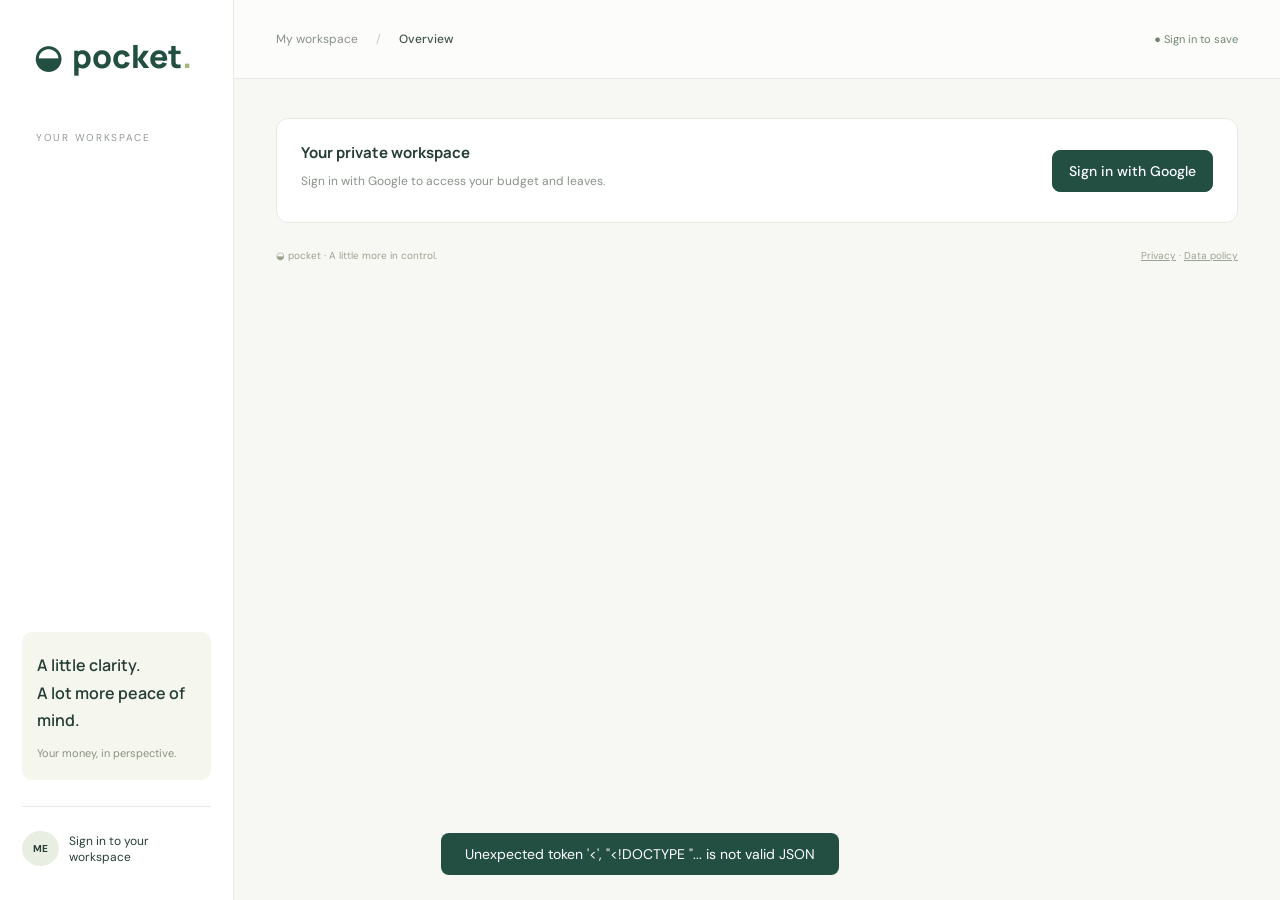
==== app.html @ 16de0a75 "Add privacy-first homepage and policy pages" ====
<!doctype html><html lang="en"><head><meta charset="utf-8"><meta name="viewport" content="width=device-width,initial-scale=1"><title>Pocket · Monthly budget</title><link rel="stylesheet" href="style.css"></head><body><aside><a class="brand" href="index.html" aria-label="Pocket home">◒ <span>pocket<span class="dot">.</span></span></a><div class="workspace">YOUR WORKSPACE</div><nav id="nav"></nav><div class="aside-bottom"><div class="tip">A little clarity.<br>A lot more peace of mind.<span>Your money, in perspective.</span></div><div class="profile"><b>ME</b><span>My personal space<small>Monthly budget tracker</small></span></div></div></aside><main><header><span>My workspace <span class="slash">/</span> <b id="crumb">Overview</b></span><div class="saved">● Saved on this device</div></header><section><div class="heading"><div><div class="eyebrow">MAKE ROOM FOR WHAT MATTERS</div><h1 id="title">Your month, at a glance.</h1><p id="subtitle">A clear picture of what came in, what went out, and what's left.</p></div><button class="primary" id="add">＋ Add expense</button></div><div class="toolbar"><div class="month-picker"><button id="prev" aria-label="Previous month">‹</button><input type="month" id="month" aria-label="Selected month"><button id="next" aria-label="Next month">›</button></div><div class="actions"><select id="currency" aria-label="Currency"><option value="INR">INR · ₹</option><option value="USD">USD · $</option><option value="GBP">GBP · £</option><option value="EUR">EUR · €</option></select><button id="export">↗ Export CSV</button><button id="balance">⚙ Set monthly balance</button></div></div><div class="stats"><article class="stat dark"><div>Available balance <span>↗</span></div><h2 id="available"></h2><small id="balance-note"></small><div class="meter"><i id="meter"></i></div></article><article class="stat"><div>Starting balance <span>▣</span></div><h2 id="starting"></h2><small id="starting-detail">Your funds for this month</small></article><article class="stat"><div>Total expenses <span>↗</span></div><h2 id="spent"></h2><small id="expense-count"></small></article><article class="stat"><div>Awaiting reimbursement <span>↶</span></div><h2 id="pending"></h2><small>Added back only when received</small></article></div><div class="middle"><article class="panel breakdown"><div class="panel-heading"><h3>Where your money goes</h3><span>This month</span></div><div class="breakdown-body"><div class="donut" id="donut"><div><small>Total spent</small><strong id="donut-total"></strong></div></div><div id="legend"></div></div></article><article class="panel insight"><div class="eyebrow">✦ MONTHLY PERSPECTIVE</div><h3>A little planning.<br>A better month.</h3><p id="insight"></p><div class="insight-foot"><span>Daily spending allowance</span><strong id="daily"></strong></div></article></div><article class="panel transactions"><div class="panel-heading"><div><h3 id="table-title">Recent expenses</h3><span>Every little expense, accounted for.</span></div><input id="search" placeholder="⌕  Search expenses…" aria-label="Search expenses"></div><div class="table-wrap"><table><thead><tr><th>EXPENSE</th><th>CATEGORY</th><th>DATE</th><th>STATUS</th><th class="right">AMOUNT</th><th></th></tr></thead><tbody id="rows"></tbody></table></div><div id="empty"><div>↗</div><h3>A fresh start for your month.</h3><p>Set your starting balance, then add your first expense.</p><button id="first" class="primary">＋ Add your first expense</button></div><div class="table-footer"><span id="row-count"></span><span>Small steps. Smarter spending.</span></div></article><footer><span>◒ pocket · A little more in control.</span><span><a href="privacy-policy.html">Privacy</a> · <a href="data-policy.html">Data policy</a></span></footer></section></main><dialog id="modal"><form id="form"><div class="modal-heading"><h2 id="modal-title">Add an expense</h2><button type="button" id="close" aria-label="Close">×</button></div><input type="hidden" id="edit-id"><label>Expense name<input id="name" required maxlength="100" placeholder="e.g. Lunch with the team"></label><div class="form-grid"><label>Amount<input id="amount" type="number" min="0.01" step="0.01" required placeholder="0.00"></label><label>Date<input type="date" id="date" required></label></div><label>Category<select id="category"></select></label><label>Details / subcategory<input id="details" placeholder="e.g. Food, clothes, train ticket" maxlength="200"></label><label class="check"><input type="checkbox" id="refundable"> This expense will be reimbursed</label><label id="received-wrap" class="check"><input type="checkbox" id="received"> Reimbursement received</label><div class="modal-actions"><button type="button" id="cancel">Cancel</button><button class="primary" type="submit">Save expense</button></div></form></dialog><dialog id="balance-modal"><form id="balance-form"><div class="modal-heading"><h2>Monthly starting balance</h2><button type="button" id="close-balance">×</button></div><p>Enter this month’s new funds only. Positive unused money from earlier months is added automatically. Expenses are deducted and received reimbursements are added back.</p><label>Starting balance<input type="number" id="balance-value" min="0" step="0.01" required></label><div class="modal-actions"><button class="primary">Save balance</button></div></form></dialog><div id="toast" role="status"></div><script src="account-storage.js"></script><script src="carry-forward.js"></script><script src="currency-support.js"></script><script src="app.js"></script><script src="leaves.js"></script><script src="backup-validation.js"></script><script src="google-account-sync.js"></script><script src="month-tools.js"></script><script src="profile-panel.js"></script><script src="currency-settings.js"></script><script src="exchange-rates.js"></script><script src="mini-tools.js"></script><script src="travel-planner.js"></script><script src="mini-tool-cards.js"></script></body></html>
---- style.css ----
@import url('https://fonts.googleapis.com/css2?family=DM+Sans:wght@400;500;600;700&family=Manrope:wght@400;500;600;700;800&display=swap');
[hidden]{display:none!important}.leave-toolbar{display:flex;align-items:center;justify-content:space-between;gap:16px;margin-bottom:22px}.leave-toolbar h3{margin:0}.leave-toolbar p{font-size:12px}.leave-stats{grid-template-columns:repeat(2,minmax(0,1fr));margin-bottom:22px}.leave-empty{padding:12px 24px 28px;font-size:12px}.leave-notes{white-space:normal;overflow-wrap:anywhere;min-width:150px}@media(max-width:650px){.leave-toolbar{align-items:flex-start;flex-direction:column}}
.account-locked section > :not(.cloud-panel):not(footer),.account-locked nav{display:none!important}.cloud-actions a{font-size:11px;padding:11px 16px;border:1px solid #dde3dc;border-radius:8px;color:var(--green);text-decoration:none}.profile span{overflow-wrap:anywhere;min-width:0}#account-email{font-weight:700;color:var(--green)}
:root{--green:#234f42;--ink:#263e37;--muted:#89938e;--line:#e7eae5}*{box-sizing:border-box}body{margin:0;background:#f7f8f4;color:var(--ink);font:14px 'DM Sans',sans-serif}button,input,select{font:inherit}button{cursor:pointer;border:1px solid #dde3dc;border-radius:8px;background:white;color:var(--ink);padding:11px 16px}button:hover{background:#eef2e9}button:focus-visible,a:focus-visible{outline:3px solid #a5bc73}aside{position:fixed;inset:0 auto 0 0;width:234px;background:#fff;border-right:1px solid var(--line);padding:34px 22px;display:flex;flex-direction:column}.brand{font:800 32px Manrope,sans-serif;color:var(--green);text-decoration:none;display:flex;gap:10px;align-items:center;padding:0 12px}.dot{color:#a5b879}.workspace{font-size:10px;letter-spacing:1.7px;color:#929a94;margin:53px 14px 15px}nav button{display:flex;align-items:center;gap:12px;width:100%;border:0;text-align:left;font-size:13px;padding:14px 13px;margin:5px 0;color:#737e76;background:transparent}nav button.active{background:#edf2e7;color:#36533a;font-weight:700}nav button span{font-size:18px;width:22px}.aside-bottom{margin-top:auto}.tip{background:#f5f6ee;padding:20px 15px;font:600 16px/1.7 Manrope;border-radius:10px}.tip span{display:block;font:11px 'DM Sans';color:#8a9382;margin-top:12px}.profile{display:flex;align-items:center;gap:10px;border-top:1px solid var(--line);margin-top:26px;padding-top:24px;font-size:12px}.profile b{padding:11px;background:#e9eee3;border-radius:50%;font-size:10px}.profile small{display:block;font-size:10px;color:var(--muted);margin-top:5px}main{margin-left:234px}header{height:79px;padding:0 42px;display:flex;align-items:center;justify-content:space-between;border-bottom:1px solid var(--line);background:#fcfcfa;font-size:12px;color:#88918a}.slash{margin:0 15px;color:#c5cbc1}header b{font-weight:500;color:#405448}.saved{font-size:11px;color:#6f876d}section{max-width:1600px;margin:auto;padding:39px 42px 20px}.heading{display:flex;justify-content:space-between;align-items:center;gap:20px}.eyebrow{font-size:10px;letter-spacing:1.7px;color:#8b9878;font-weight:700}h1{font:600 31px Manrope;letter-spacing:-1px;margin:10px 0}p{color:#899189;line-height:1.7;margin:8px 0}.primary{background:var(--green);border-color:var(--green);color:#fff;font-weight:500}.primary:hover{background:#356652}.toolbar{display:flex;justify-content:space-between;margin:31px 0 22px;gap:10px}.month-picker{display:flex;background:white;border:1px solid var(--line);border-radius:8px;align-items:center}.month-picker button{border:0;padding:8px 12px;font-size:20px}.month-picker input{border:0;width:155px;padding:9px 6px;font-weight:600;color:var(--ink);background:transparent}.actions{display:flex;gap:9px}.actions button,.actions select{font-size:11px;background:#fcfdf9}.actions select{border:1px solid #dde3dc;border-radius:8px;padding:8px;color:var(--ink)}.stats{display:grid;grid-template-columns:1.15fr 1fr 1fr 1fr;gap:16px}.stat{border:1px solid var(--line);background:#fff;border-radius:12px;padding:22px 21px;min-height:170px}.stat>div:first-child{font-size:12px;display:flex;justify-content:space-between;color:#7b897c;gap:5px}.stat>div span{color:#889a7d}.stat h2{font:600 29px Manrope;letter-spacing:-1px;margin:18px 0 9px}.stat small{font-size:10px;color:#919a90}.stat.dark{background:#234d40;color:white;border-color:#234d40}.stat.dark>div:first-child,.stat.dark small{color:#bbc9b6}.meter{height:4px;background:#476a54;border-radius:4px;margin-top:16px;overflow:hidden}.meter i{display:block;height:100%;background:#d3e79d;max-width:100%}.middle{display:grid;grid-template-columns:1.65fr 1fr;gap:20px;margin:22px 0}.panel{background:white;border:1px solid var(--line);border-radius:12px}.panel-heading{display:flex;justify-content:space-between;align-items:center;padding:23px 24px;gap:16px}.panel h3{font:700 15px Manrope;margin:0}.panel-heading span{font-size:10px;color:#92998f;display:inline-block;margin-top:6px}.breakdown-body{display:flex;align-items:center;gap:38px;padding:0 28px 28px;min-height:190px}.donut{width:162px;height:162px;border-radius:50%;display:grid;place-items:center;flex-shrink:0}.donut>div{background:#fff;border-radius:50%;width:125px;height:125px;display:flex;flex-direction:column;align-items:center;justify-content:center;gap:8px}.donut small{font-size:10px;color:#8e988e}.donut strong{font:700 19px Manrope}#legend{flex:1}.legend-row{display:flex;align-items:center;gap:8px;margin:15px 0;font-size:11px}.legend-row i{width:8px;height:8px;border-radius:3px;flex-shrink:0}.legend-row b{margin-left:auto;font-weight:500}.insight{background:#edf1e4;padding:28px;border-color:#e5eadc}.insight h3{font-size:23px;line-height:1.5;margin:13px 0 8px;letter-spacing:-.6px}.insight p{font-size:11px;color:#7c8974;max-width:320px}.insight-foot{border-top:1px solid #d8e0cb;margin-top:21px;padding-top:16px;display:flex;align-items:center;justify-content:space-between;font-size:11px;color:#7e8c71}.insight-foot strong{font:700 20px Manrope;color:#3a573d}.transactions .panel-heading input{padding:10px 13px;border:1px solid var(--line);border-radius:7px;font-size:11px;width:205px;background:#fafbf8}.table-wrap{overflow:auto}table{width:100%;border-collapse:collapse;text-align:left;white-space:nowrap}th{background:#fafbf8;color:#95a08f;font-size:9px;font-weight:500;letter-spacing:1px;padding:14px 24px}td{padding:18px 24px;border-bottom:1px solid #f0f2ed;font-size:12px}td small{display:block;color:#99a092;font-size:10px;margin-top:5px}.right{text-align:right}.badge{border-radius:5px;padding:5px 8px;font-size:10px;background:#edf2e8;display:inline-block}.status{font-size:10px;color:#8a9483}.status.pending{color:#a48740}.row-actions button{padding:5px;border:0;font-size:11px}.table-footer{padding:17px 24px;display:flex;justify-content:space-between;color:#9aa393;font-size:10px}#empty{text-align:center;padding:36px 16px 41px}#empty>div{font-size:25px;background:#f0f4e8;width:50px;border-radius:50%;margin:0 auto 14px;padding:7px}#empty p{font-size:12px;margin:10px 0 18px}#empty button{font-size:12px}footer{display:flex;justify-content:space-between;font-size:10px;color:#9ba392;margin:26px 0 0}dialog{border:0;border-radius:16px;width:480px;max-width:calc(100% - 24px);padding:28px;color:var(--ink);box-shadow:0 20px 80px #162e3230}dialog::backdrop{background:#142e2866;backdrop-filter:blur(3px)}.modal-heading{display:flex;justify-content:space-between;align-items:center;margin-bottom:20px}.modal-heading h2{font:700 21px Manrope;margin:0}.modal-heading button{border:0;font-size:24px;padding:0 5px}label{display:block;font-size:12px;margin:16px 0}label input,label select{width:100%;padding:12px;border:1px solid #dce3d7;border-radius:7px;margin-top:7px;color:var(--ink);background:white}.form-grid{display:grid;grid-template-columns:1fr 1fr;gap:16px}.check{display:flex;align-items:center;gap:9px}.check input{width:auto;margin:0}.modal-actions{display:flex;justify-content:flex-end;gap:10px;margin-top:25px}#toast{position:fixed;bottom:25px;left:50%;transform:translateX(-50%);background:#234f42;color:white;padding:12px 24px;border-radius:8px;display:none;z-index:5}@media(min-width:1450px){section{padding-top:48px}.stats{gap:22px}.stat{padding:26px}.middle{margin:26px 0}}@media(max-width:1100px){aside{width:190px;padding:30px 12px}main{margin-left:190px}section{padding:30px 24px}header{padding:0 24px}.stats{grid-template-columns:1fr 1fr}.middle{grid-template-columns:1fr}.breakdown-body{gap:50px}.toolbar{flex-wrap:wrap}.insight{display:none}}@media(max-width:650px){aside{position:static;width:100%;padding:16px;border:0}.brand{font-size:26px}.workspace,.aside-bottom{display:none}nav{display:flex;overflow:auto;margin-top:12px}nav button{white-space:nowrap;width:auto;font-size:11px;margin:0}nav button span{display:none}main{margin:0}header{display:none}section{padding:25px 16px}.heading{align-items:flex-start}h1{font-size:24px}.heading p{font-size:12px}.heading>.primary{font-size:0;white-space:nowrap;padding:12px}.heading>.primary::after{content:'+ Add';font-size:12px}.eyebrow{font-size:8px}.actions{flex-wrap:wrap}.actions button{padding:9px}.stats{gap:10px}.stat{padding:16px;min-height:150px}.stat h2{font-size:24px}.stat>div:first-child{font-size:10px}.breakdown-body{gap:20px;padding:0 16px 20px}.donut{width:130px;height:130px}.donut>div{width:100px;height:100px}.donut strong{font-size:16px}.panel-heading{padding:20px 16px}.panel-heading input{max-width:135px}td,th{padding:14px}footer{gap:15px;line-height:1.7}.table-footer span:last-child{display:none}}
.cloud-panel{margin:0 0 22px}.cloud-actions{display:flex;gap:8px;flex-wrap:wrap;padding:0 24px}.cloud-panel>p{font-size:11px;margin:14px 24px 20px}.cloud-actions button,.import-label{font-size:11px}.cloud-panel .panel-heading{flex-wrap:wrap}.cloud-actions button:disabled{opacity:.45;cursor:default}.import-label{margin:0;border:1px solid #dde3dc;border-radius:8px;padding:11px 16px;cursor:pointer}.import-label input{display:none}#cloud-status{max-width:680px;line-height:1.6}#cloud-origin{word-break:break-all}
.setup-steps{font-size:12px;color:#5c7356;background:#edf2e7;padding:12px;border-radius:8px;margin:18px 0}.settings-status{font-size:12px;line-height:1.7;border:1px solid #e0e7d9;border-radius:8px;padding:12px;margin-bottom:16px;overflow-wrap:anywhere}.settings-buttons{display:flex;flex-wrap:wrap;gap:8px}.settings-buttons button{font-size:12px}.settings-buttons button:disabled{opacity:.45;cursor:default}

.danger-outline{color:#a43732!important;border-color:#e6c1bd!important}.danger{background:#a43732;color:white;border-color:#a43732}.danger:hover{background:#872c28}.danger:disabled{opacity:.45;cursor:not-allowed}#clear-month-error{color:#a43732;font-size:12px}.check span{color:var(--muted);font-size:11px}

button.profile{width:100%;text-align:left;background:transparent;border-right:0;border-bottom:0;border-left:0;border-radius:0;padding:24px 0 0}button.profile:hover{background:#f5f7f0}button.profile[aria-expanded="true"]{color:var(--green)}#profile-panel{width:560px;max-height:calc(100dvh - 32px);overflow:auto}#profile-panel .cloud-panel{margin:0;border:0;border-radius:0}#profile-panel .panel-heading{padding:0 0 20px}#profile-panel .cloud-actions{padding:0;display:grid;grid-template-columns:1fr 1fr}#profile-panel .cloud-actions>*{text-align:center}#profile-panel .cloud-panel>p{margin:20px 0 0}#profile-panel #account-email{font-size:13px;overflow-wrap:anywhere}#profile-panel #cloud-status{font-size:12px;line-height:1.6}.account-entry{display:none}.account-locked .account-entry{display:block}.account-entry p{font-size:12px}@media(max-width:650px){.aside-bottom{display:block;margin-top:12px}.aside-bottom .tip{display:none}.profile{margin-top:0}button.profile{padding-top:12px}.profile b{padding:9px}#profile-panel{padding:22px}#profile-panel .cloud-actions{grid-template-columns:1fr}.account-entry .panel-heading{align-items:flex-start}}

.currency-choices{flex-wrap:wrap}#currency-error{color:#a43732;font-size:12px}#currency{max-width:230px}

.converter{max-width:780px;margin-top:26px}.converter-body{padding:0 24px 26px}.converter-body>label{max-width:300px}.converter-pair{display:grid;grid-template-columns:minmax(0,1fr) auto minmax(0,1fr);align-items:end;gap:12px}.converter-pair label{min-width:0}.converter-pair select{width:100%}.converter-pair>button{margin-bottom:16px;height:44px}.conversion-result{background:#edf2e7;border-radius:12px;padding:22px;margin:16px 0}.conversion-result small{color:#657d63}.conversion-result h2{font:700 32px Manrope;margin:10px 0;overflow-wrap:anywhere}.converter-body .rate-note,.converter-body>a,#rates-status{font-size:12px}.converter-body>a{color:var(--green)}@media(max-width:650px){.converter .panel-heading{flex-wrap:wrap}.converter-body{padding:0 16px 20px}.converter-pair{grid-template-columns:1fr auto}.converter-pair label:last-child{grid-column:1/-1}.conversion-result h2{font-size:27px}}

.mini-tools{max-width:1000px}.mini-tools>.converter{max-width:none}.travel-planner{margin-top:24px}.planner-body{padding:0 24px 24px}.planner-body>label{max-width:450px}.plan-heading,.checklist-heading{display:flex;justify-content:space-between;gap:12px;align-items:center}.plan-heading>div{display:flex;gap:8px}.plan-heading h3{overflow-wrap:anywhere}.plan-notes{white-space:pre-wrap;overflow-wrap:anywhere;color:#687a6b;margin:18px 0 24px}.checklist-grid{display:grid;grid-template-columns:1fr 1fr;gap:20px}.checklist{padding:18px;margin:0;border:1px solid var(--line);border-radius:10px;min-width:0}.checklist h4{margin:0 0 5px}.checklist small{color:var(--muted);font-size:11px}.checklist-heading button{font-size:11px;padding:8px}.checklist progress{width:100%;height:6px;accent-color:var(--green);margin:14px 0 4px}.checklist ul{padding:0;list-style:none}.checklist li{display:flex;align-items:center;gap:8px;border-top:1px solid var(--line);padding:10px 0}.checklist li>.check{flex:1;margin:0;min-width:0}.checklist li .check span{font-size:12px;color:var(--ink);overflow-wrap:anywhere}.checklist li.completed .check span{text-decoration:line-through;color:var(--muted)}.checklist li>div{display:flex;flex-shrink:0}.checklist li button{border:0;padding:5px;font-size:11px}textarea{font:inherit;width:100%;padding:12px;border:1px solid #dce3d7;border-radius:7px;margin-top:7px;color:var(--ink);resize:vertical}#plan-error,#plan-item-error{color:#a43732;font-size:12px}@media(max-width:750px){.checklist-grid{grid-template-columns:1fr}.plan-heading{align-items:flex-start;flex-direction:column}.travel-planner>.panel-heading{flex-wrap:wrap}.planner-body{padding:0 16px 20px}}

.tool-cards{display:grid;grid-template-columns:repeat(2,minmax(0,1fr));gap:22px;margin-top:28px}.tool-card{display:flex;flex-direction:column;align-items:flex-start;text-align:left;padding:30px;border-radius:16px;border:1px solid #dce5d6;background:#edf2e7;min-height:310px;transition:transform .15s,box-shadow .15s}.tool-card:hover{background:#e7efdf;transform:translateY(-3px);box-shadow:0 10px 24px #234f4210}.tool-card-planner{background:#f7f1e4;border-color:#e8dfca}.tool-card-planner:hover{background:#f1e9d8}.tool-card-icon{display:grid;place-items:center;width:52px;height:52px;background:#fff9;border:1px solid #fff;border-radius:13px;font-size:27px;color:var(--green);margin-bottom:26px}.tool-card .eyebrow{font-size:9px}.tool-card h3{font:700 23px Manrope;margin:12px 0 8px;letter-spacing:-.5px}.tool-card p{font-size:13px;color:#73826d;line-height:1.8;margin:0 0 28px;max-width:340px}.tool-card-open{display:flex;justify-content:space-between;gap:16px;width:100%;font-size:12px;font-weight:700;margin-top:auto;padding-top:16px;border-top:1px solid #234f421c}.tool-card-open>span{font-size:19px}.tools-back{margin:22px 0 18px;background:transparent;font-size:12px}.mini-tools>.converter,.mini-tools>.travel-planner{margin-top:0}@media(max-width:650px){.tool-cards{grid-template-columns:1fr;gap:16px;margin-top:22px}.tool-card{padding:25px;min-height:270px}.tool-card h3{font-size:21px}.tool-card-icon{margin-bottom:20px}}
footer a{color:inherit}
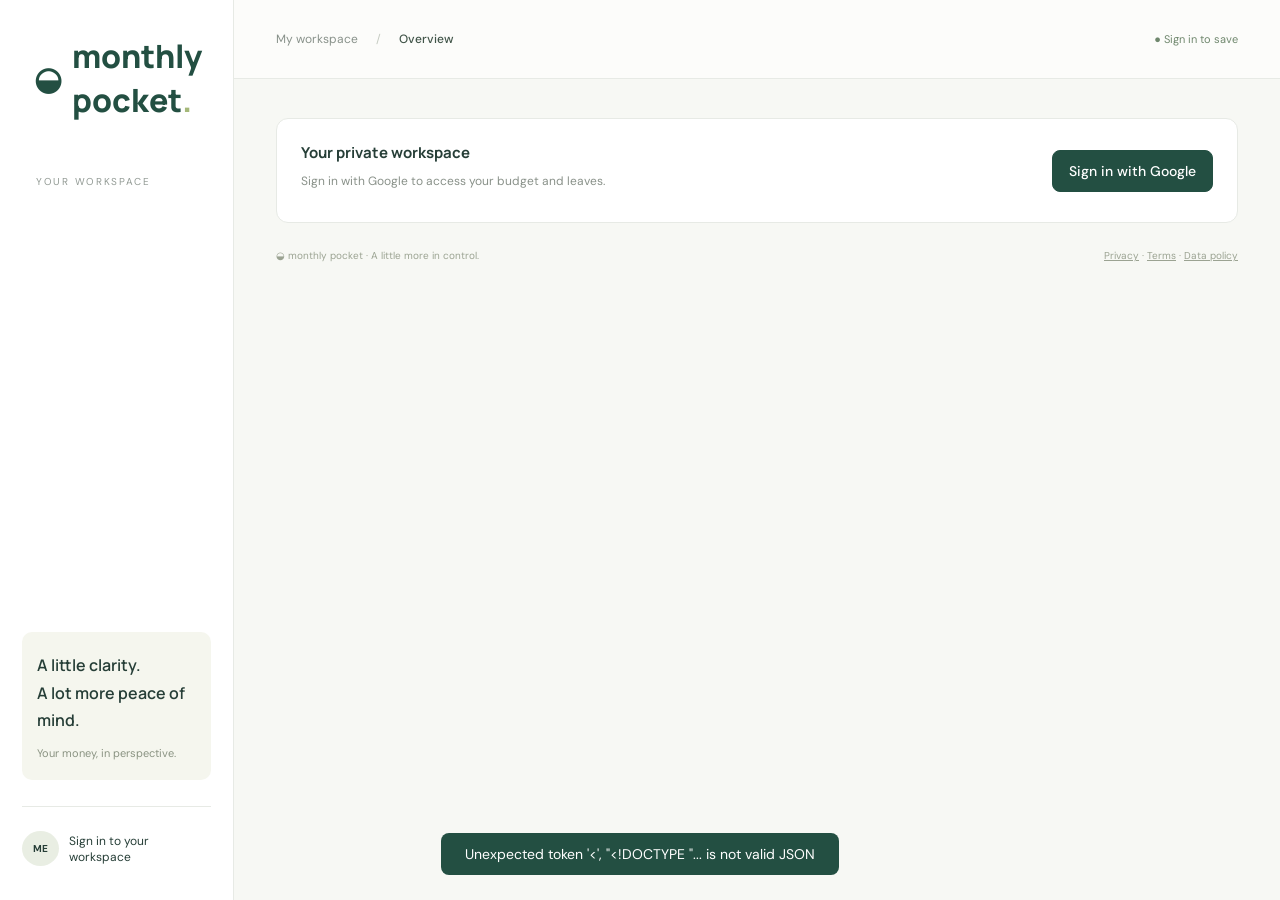
==== commit a5f616ee: "Rename product to Monthly Pocket" ====
--- a/app.html
+++ b/app.html
@@ -1 +1 @@
-<!doctype html><html lang="en"><head><meta charset="utf-8"><meta name="viewport" content="width=device-width,initial-scale=1"><title>Pocket · Monthly budget</title><link rel="stylesheet" href="style.css"></head><body><aside><a class="brand" href="index.html" aria-label="Pocket home">◒ <span>pocket<span class="dot">.</span></span></a><div class="workspace">YOUR WORKSPACE</div><nav id="nav"></nav><div class="aside-bottom"><div class="tip">A little clarity.<br>A lot more peace of mind.<span>Your money, in perspective.</span></div><div class="profile"><b>ME</b><span>My personal space<small>Monthly budget tracker</small></span></div></div></aside><main><header><span>My workspace <span class="slash">/</span> <b id="crumb">Overview</b></span><div class="saved">● Saved on this device</div></header><section><div class="heading"><div><div class="eyebrow">MAKE ROOM FOR WHAT MATTERS</div><h1 id="title">Your month, at a glance.</h1><p id="subtitle">A clear picture of what came in, what went out, and what's left.</p></div><button class="primary" id="add">＋ Add expense</button></div><div class="toolbar"><div class="month-picker"><button id="prev" aria-label="Previous month">‹</button><input type="month" id="month" aria-label="Selected month"><button id="next" aria-label="Next month">›</button></div><div class="actions"><select id="currency" aria-label="Currency"><option value="INR">INR · ₹</option><option value="USD">USD · $</option><option value="GBP">GBP · £</option><option value="EUR">EUR · €</option></select><button id="export">↗ Export CSV</button><button id="balance">⚙ Set monthly balance</button></div></div><div class="stats"><article class="stat dark"><div>Available balance <span>↗</span></div><h2 id="available"></h2><small id="balance-note"></small><div class="meter"><i id="meter"></i></div></article><article class="stat"><div>Starting balance <span>▣</span></div><h2 id="starting"></h2><small id="starting-detail">Your funds for this month</small></article><article class="stat"><div>Total expenses <span>↗</span></div><h2 id="spent"></h2><small id="expense-count"></small></article><article class="stat"><div>Awaiting reimbursement <span>↶</span></div><h2 id="pending"></h2><small>Added back only when received</small></article></div><div class="middle"><article class="panel breakdown"><div class="panel-heading"><h3>Where your money goes</h3><span>This month</span></div><div class="breakdown-body"><div class="donut" id="donut"><div><small>Total spent</small><strong id="donut-total"></strong></div></div><div id="legend"></div></div></article><article class="panel insight"><div class="eyebrow">✦ MONTHLY PERSPECTIVE</div><h3>A little planning.<br>A better month.</h3><p id="insight"></p><div class="insight-foot"><span>Daily spending allowance</span><strong id="daily"></strong></div></article></div><article class="panel transactions"><div class="panel-heading"><div><h3 id="table-title">Recent expenses</h3><span>Every little expense, accounted for.</span></div><input id="search" placeholder="⌕  Search expenses…" aria-label="Search expenses"></div><div class="table-wrap"><table><thead><tr><th>EXPENSE</th><th>CATEGORY</th><th>DATE</th><th>STATUS</th><th class="right">AMOUNT</th><th></th></tr></thead><tbody id="rows"></tbody></table></div><div id="empty"><div>↗</div><h3>A fresh start for your month.</h3><p>Set your starting balance, then add your first expense.</p><button id="first" class="primary">＋ Add your first expense</button></div><div class="table-footer"><span id="row-count"></span><span>Small steps. Smarter spending.</span></div></article><footer><span>◒ pocket · A little more in control.</span><span><a href="privacy-policy.html">Privacy</a> · <a href="data-policy.html">Data policy</a></span></footer></section></main><dialog id="modal"><form id="form"><div class="modal-heading"><h2 id="modal-title">Add an expense</h2><button type="button" id="close" aria-label="Close">×</button></div><input type="hidden" id="edit-id"><label>Expense name<input id="name" required maxlength="100" placeholder="e.g. Lunch with the team"></label><div class="form-grid"><label>Amount<input id="amount" type="number" min="0.01" step="0.01" required placeholder="0.00"></label><label>Date<input type="date" id="date" required></label></div><label>Category<select id="category"></select></label><label>Details / subcategory<input id="details" placeholder="e.g. Food, clothes, train ticket" maxlength="200"></label><label class="check"><input type="checkbox" id="refundable"> This expense will be reimbursed</label><label id="received-wrap" class="check"><input type="checkbox" id="received"> Reimbursement received</label><div class="modal-actions"><button type="button" id="cancel">Cancel</button><button class="primary" type="submit">Save expense</button></div></form></dialog><dialog id="balance-modal"><form id="balance-form"><div class="modal-heading"><h2>Monthly starting balance</h2><button type="button" id="close-balance">×</button></div><p>Enter this month’s new funds only. Positive unused money from earlier months is added automatically. Expenses are deducted and received reimbursements are added back.</p><label>Starting balance<input type="number" id="balance-value" min="0" step="0.01" required></label><div class="modal-actions"><button class="primary">Save balance</button></div></form></dialog><div id="toast" role="status"></div><script src="account-storage.js"></script><script src="carry-forward.js"></script><script src="currency-support.js"></script><script src="app.js"></script><script src="leaves.js"></script><script src="backup-validation.js"></script><script src="google-account-sync.js"></script><script src="month-tools.js"></script><script src="profile-panel.js"></script><script src="currency-settings.js"></script><script src="exchange-rates.js"></script><script src="mini-tools.js"></script><script src="travel-planner.js"></script><script src="mini-tool-cards.js"></script></body></html>
+<!doctype html><html lang="en"><head><meta charset="utf-8"><meta name="viewport" content="width=device-width,initial-scale=1"><title>Monthly Pocket · Monthly budget</title><link rel="stylesheet" href="style.css"></head><body><aside><a class="brand" href="index.html" aria-label="Monthly Pocket home">◒ <span>monthly pocket<span class="dot">.</span></span></a><div class="workspace">YOUR WORKSPACE</div><nav id="nav"></nav><div class="aside-bottom"><div class="tip">A little clarity.<br>A lot more peace of mind.<span>Your money, in perspective.</span></div><div class="profile"><b>ME</b><span>My personal space<small>Monthly budget tracker</small></span></div></div></aside><main><header><span>My workspace <span class="slash">/</span> <b id="crumb">Overview</b></span><div class="saved">● Saved on this device</div></header><section><div class="heading"><div><div class="eyebrow">MAKE ROOM FOR WHAT MATTERS</div><h1 id="title">Your month, at a glance.</h1><p id="subtitle">A clear picture of what came in, what went out, and what's left.</p></div><button class="primary" id="add">＋ Add expense</button></div><div class="toolbar"><div class="month-picker"><button id="prev" aria-label="Previous month">‹</button><input type="month" id="month" aria-label="Selected month"><button id="next" aria-label="Next month">›</button></div><div class="actions"><select id="currency" aria-label="Currency"><option value="INR">INR · ₹</option><option value="USD">USD · $</option><option value="GBP">GBP · £</option><option value="EUR">EUR · €</option></select><button id="export">↗ Export CSV</button><button id="balance">⚙ Set monthly balance</button></div></div><div class="stats"><article class="stat dark"><div>Available balance <span>↗</span></div><h2 id="available"></h2><small id="balance-note"></small><div class="meter"><i id="meter"></i></div></article><article class="stat"><div>Starting balance <span>▣</span></div><h2 id="starting"></h2><small id="starting-detail">Your funds for this month</small></article><article class="stat"><div>Total expenses <span>↗</span></div><h2 id="spent"></h2><small id="expense-count"></small></article><article class="stat"><div>Awaiting reimbursement <span>↶</span></div><h2 id="pending"></h2><small>Added back only when received</small></article></div><div class="middle"><article class="panel breakdown"><div class="panel-heading"><h3>Where your money goes</h3><span>This month</span></div><div class="breakdown-body"><div class="donut" id="donut"><div><small>Total spent</small><strong id="donut-total"></strong></div></div><div id="legend"></div></div></article><article class="panel insight"><div class="eyebrow">✦ MONTHLY PERSPECTIVE</div><h3>A little planning.<br>A better month.</h3><p id="insight"></p><div class="insight-foot"><span>Daily spending allowance</span><strong id="daily"></strong></div></article></div><article class="panel transactions"><div class="panel-heading"><div><h3 id="table-title">Recent expenses</h3><span>Every little expense, accounted for.</span></div><input id="search" placeholder="⌕  Search expenses…" aria-label="Search expenses"></div><div class="table-wrap"><table><thead><tr><th>EXPENSE</th><th>CATEGORY</th><th>DATE</th><th>STATUS</th><th class="right">AMOUNT</th><th></th></tr></thead><tbody id="rows"></tbody></table></div><div id="empty"><div>↗</div><h3>A fresh start for your month.</h3><p>Set your starting balance, then add your first expense.</p><button id="first" class="primary">＋ Add your first expense</button></div><div class="table-footer"><span id="row-count"></span><span>Small steps. Smarter spending.</span></div></article><footer><span>◒ monthly pocket · A little more in control.</span><span><a href="privacy-policy.html">Privacy</a> · <a href="terms-of-service.html">Terms</a> · <a href="data-policy.html">Data policy</a></span></footer></section></main><dialog id="modal"><form id="form"><div class="modal-heading"><h2 id="modal-title">Add an expense</h2><button type="button" id="close" aria-label="Close">×</button></div><input type="hidden" id="edit-id"><label>Expense name<input id="name" required maxlength="100" placeholder="e.g. Lunch with the team"></label><div class="form-grid"><label>Amount<input id="amount" type="number" min="0.01" step="0.01" required placeholder="0.00"></label><label>Date<input type="date" id="date" required></label></div><label>Category<select id="category"></select></label><label>Details / subcategory<input id="details" placeholder="e.g. Food, clothes, train ticket" maxlength="200"></label><label class="check"><input type="checkbox" id="refundable"> This expense will be reimbursed</label><label id="received-wrap" class="check"><input type="checkbox" id="received"> Reimbursement received</label><div class="modal-actions"><button type="button" id="cancel">Cancel</button><button class="primary" type="submit">Save expense</button></div></form></dialog><dialog id="balance-modal"><form id="balance-form"><div class="modal-heading"><h2>Monthly starting balance</h2><button type="button" id="close-balance">×</button></div><p>Enter this month’s new funds only. Positive unused money from earlier months is added automatically. Expenses are deducted and received reimbursements are added back.</p><label>Starting balance<input type="number" id="balance-value" min="0" step="0.01" required></label><div class="modal-actions"><button class="primary">Save balance</button></div></form></dialog><div id="toast" role="status"></div><script src="account-storage.js"></script><script src="carry-forward.js"></script><script src="currency-support.js"></script><script src="app.js"></script><script src="leaves.js"></script><script src="backup-validation.js"></script><script src="google-account-sync.js"></script><script src="month-tools.js"></script><script src="profile-panel.js"></script><script src="currency-settings.js"></script><script src="exchange-rates.js"></script><script src="mini-tools.js"></script><script src="travel-planner.js"></script><script src="mini-tool-cards.js"></script></body></html>
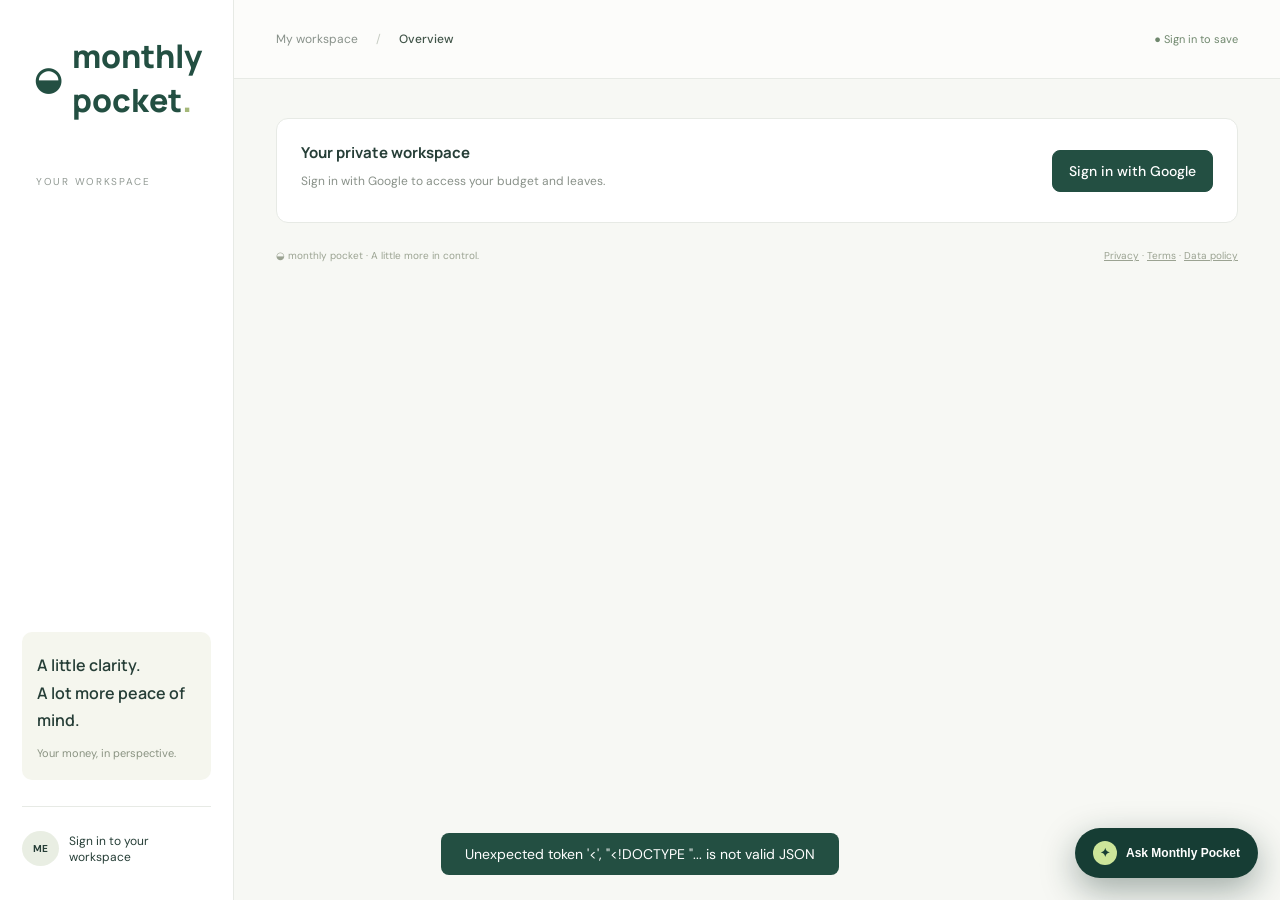
==== commit 24a633bb: "updated" ====
--- a/app.html
+++ b/app.html
@@ -1 +1 @@
-<!doctype html><html lang="en"><head><meta charset="utf-8"><meta name="viewport" content="width=device-width,initial-scale=1"><title>Monthly Pocket · Monthly budget</title><link rel="stylesheet" href="style.css"></head><body><aside><a class="brand" href="index.html" aria-label="Monthly Pocket home">◒ <span>monthly pocket<span class="dot">.</span></span></a><div class="workspace">YOUR WORKSPACE</div><nav id="nav"></nav><div class="aside-bottom"><div class="tip">A little clarity.<br>A lot more peace of mind.<span>Your money, in perspective.</span></div><div class="profile"><b>ME</b><span>My personal space<small>Monthly budget tracker</small></span></div></div></aside><main><header><span>My workspace <span class="slash">/</span> <b id="crumb">Overview</b></span><div class="saved">● Saved on this device</div></header><section><div class="heading"><div><div class="eyebrow">MAKE ROOM FOR WHAT MATTERS</div><h1 id="title">Your month, at a glance.</h1><p id="subtitle">A clear picture of what came in, what went out, and what's left.</p></div><button class="primary" id="add">＋ Add expense</button></div><div class="toolbar"><div class="month-picker"><button id="prev" aria-label="Previous month">‹</button><input type="month" id="month" aria-label="Selected month"><button id="next" aria-label="Next month">›</button></div><div class="actions"><select id="currency" aria-label="Currency"><option value="INR">INR · ₹</option><option value="USD">USD · $</option><option value="GBP">GBP · £</option><option value="EUR">EUR · €</option></select><button id="export">↗ Export CSV</button><button id="balance">⚙ Set monthly balance</button></div></div><div class="stats"><article class="stat dark"><div>Available balance <span>↗</span></div><h2 id="available"></h2><small id="balance-note"></small><div class="meter"><i id="meter"></i></div></article><article class="stat"><div>Starting balance <span>▣</span></div><h2 id="starting"></h2><small id="starting-detail">Your funds for this month</small></article><article class="stat"><div>Total expenses <span>↗</span></div><h2 id="spent"></h2><small id="expense-count"></small></article><article class="stat"><div>Awaiting reimbursement <span>↶</span></div><h2 id="pending"></h2><small>Added back only when received</small></article></div><div class="middle"><article class="panel breakdown"><div class="panel-heading"><h3>Where your money goes</h3><span>This month</span></div><div class="breakdown-body"><div class="donut" id="donut"><div><small>Total spent</small><strong id="donut-total"></strong></div></div><div id="legend"></div></div></article><article class="panel insight"><div class="eyebrow">✦ MONTHLY PERSPECTIVE</div><h3>A little planning.<br>A better month.</h3><p id="insight"></p><div class="insight-foot"><span>Daily spending allowance</span><strong id="daily"></strong></div></article></div><article class="panel transactions"><div class="panel-heading"><div><h3 id="table-title">Recent expenses</h3><span>Every little expense, accounted for.</span></div><input id="search" placeholder="⌕  Search expenses…" aria-label="Search expenses"></div><div class="table-wrap"><table><thead><tr><th>EXPENSE</th><th>CATEGORY</th><th>DATE</th><th>STATUS</th><th class="right">AMOUNT</th><th></th></tr></thead><tbody id="rows"></tbody></table></div><div id="empty"><div>↗</div><h3>A fresh start for your month.</h3><p>Set your starting balance, then add your first expense.</p><button id="first" class="primary">＋ Add your first expense</button></div><div class="table-footer"><span id="row-count"></span><span>Small steps. Smarter spending.</span></div></article><footer><span>◒ monthly pocket · A little more in control.</span><span><a href="privacy-policy.html">Privacy</a> · <a href="terms-of-service.html">Terms</a> · <a href="data-policy.html">Data policy</a></span></footer></section></main><dialog id="modal"><form id="form"><div class="modal-heading"><h2 id="modal-title">Add an expense</h2><button type="button" id="close" aria-label="Close">×</button></div><input type="hidden" id="edit-id"><label>Expense name<input id="name" required maxlength="100" placeholder="e.g. Lunch with the team"></label><div class="form-grid"><label>Amount<input id="amount" type="number" min="0.01" step="0.01" required placeholder="0.00"></label><label>Date<input type="date" id="date" required></label></div><label>Category<select id="category"></select></label><label>Details / subcategory<input id="details" placeholder="e.g. Food, clothes, train ticket" maxlength="200"></label><label class="check"><input type="checkbox" id="refundable"> This expense will be reimbursed</label><label id="received-wrap" class="check"><input type="checkbox" id="received"> Reimbursement received</label><div class="modal-actions"><button type="button" id="cancel">Cancel</button><button class="primary" type="submit">Save expense</button></div></form></dialog><dialog id="balance-modal"><form id="balance-form"><div class="modal-heading"><h2>Monthly starting balance</h2><button type="button" id="close-balance">×</button></div><p>Enter this month’s new funds only. Positive unused money from earlier months is added automatically. Expenses are deducted and received reimbursements are added back.</p><label>Starting balance<input type="number" id="balance-value" min="0" step="0.01" required></label><div class="modal-actions"><button class="primary">Save balance</button></div></form></dialog><div id="toast" role="status"></div><script src="account-storage.js"></script><script src="carry-forward.js"></script><script src="currency-support.js"></script><script src="app.js"></script><script src="leaves.js"></script><script src="backup-validation.js"></script><script src="google-account-sync.js"></script><script src="month-tools.js"></script><script src="profile-panel.js"></script><script src="currency-settings.js"></script><script src="exchange-rates.js"></script><script src="mini-tools.js"></script><script src="travel-planner.js"></script><script src="mini-tool-cards.js"></script></body></html>
+<!doctype html><html lang="en"><head><meta charset="utf-8"><meta name="viewport" content="width=device-width,initial-scale=1"><title>Monthly Pocket · Monthly budget</title><link rel="stylesheet" href="style.css"><link rel="stylesheet" href="chat.css"></head><body><aside><a class="brand" href="index.html" aria-label="Monthly Pocket home">◒ <span>monthly pocket<span class="dot">.</span></span></a><div class="workspace">YOUR WORKSPACE</div><nav id="nav"></nav><div class="aside-bottom"><div class="tip">A little clarity.<br>A lot more peace of mind.<span>Your money, in perspective.</span></div><div class="profile"><b>ME</b><span>My personal space<small>Monthly budget tracker</small></span></div></div></aside><main><header><span>My workspace <span class="slash">/</span> <b id="crumb">Overview</b></span><div class="saved">● Saved on this device</div></header><section><div class="heading"><div><div class="eyebrow">MAKE ROOM FOR WHAT MATTERS</div><h1 id="title">Your month, at a glance.</h1><p id="subtitle">A clear picture of what came in, what went out, and what's left.</p></div><button class="primary" id="add">＋ Add expense</button></div><div class="toolbar"><div class="month-picker"><button id="prev" aria-label="Previous month">‹</button><input type="month" id="month" aria-label="Selected month"><button id="next" aria-label="Next month">›</button></div><div class="actions"><select id="currency" aria-label="Currency"><option value="INR">INR · ₹</option><option value="USD">USD · $</option><option value="GBP">GBP · £</option><option value="EUR">EUR · €</option></select><button id="export">↗ Export CSV</button><button id="balance">⚙ Set monthly balance</button></div></div><div class="stats"><article class="stat dark"><div>Available balance <span>↗</span></div><h2 id="available"></h2><small id="balance-note"></small><div class="meter"><i id="meter"></i></div></article><article class="stat"><div>Starting balance <span>▣</span></div><h2 id="starting"></h2><small id="starting-detail">Your funds for this month</small></article><article class="stat"><div>Total expenses <span>↗</span></div><h2 id="spent"></h2><small id="expense-count"></small></article><article class="stat"><div>Awaiting reimbursement <span>↶</span></div><h2 id="pending"></h2><small>Added back only when received</small></article></div><div class="middle"><article class="panel breakdown"><div class="panel-heading"><h3>Where your money goes</h3><span>This month</span></div><div class="breakdown-body"><div class="donut" id="donut"><div><small>Total spent</small><strong id="donut-total"></strong></div></div><div id="legend"></div></div></article><article class="panel insight"><div class="eyebrow">✦ MONTHLY PERSPECTIVE</div><h3>A little planning.<br>A better month.</h3><p id="insight"></p><div class="insight-foot"><span>Daily spending allowance</span><strong id="daily"></strong></div></article></div><article class="panel transactions"><div class="panel-heading"><div><h3 id="table-title">Recent expenses</h3><span>Every little expense, accounted for.</span></div><input id="search" placeholder="⌕  Search expenses…" aria-label="Search expenses"></div><div class="table-wrap"><table><thead><tr><th>EXPENSE</th><th>CATEGORY</th><th>DATE</th><th>STATUS</th><th class="right">AMOUNT</th><th></th></tr></thead><tbody id="rows"></tbody></table></div><div id="empty"><div>↗</div><h3>A fresh start for your month.</h3><p>Set your starting balance, then add your first expense.</p><button id="first" class="primary">＋ Add your first expense</button></div><div class="table-footer"><span id="row-count"></span><span>Small steps. Smarter spending.</span></div></article><footer><span>◒ monthly pocket · A little more in control.</span><span><a href="privacy-policy.html">Privacy</a> · <a href="terms-of-service.html">Terms</a> · <a href="data-policy.html">Data policy</a></span></footer></section></main><dialog id="modal"><form id="form"><div class="modal-heading"><h2 id="modal-title">Add an expense</h2><button type="button" id="close" aria-label="Close">×</button></div><input type="hidden" id="edit-id"><label>Expense name<input id="name" required maxlength="100" placeholder="e.g. Lunch with the team"></label><div class="form-grid"><label>Amount<input id="amount" type="number" min="0.01" step="0.01" required placeholder="0.00"></label><label>Date<input type="date" id="date" required></label></div><label>Category<select id="category"></select></label><label>Details / subcategory<input id="details" placeholder="e.g. Food, clothes, train ticket" maxlength="200"></label><label class="check"><input type="checkbox" id="refundable"> This expense will be reimbursed</label><label id="received-wrap" class="check"><input type="checkbox" id="received"> Reimbursement received</label><div class="modal-actions"><button type="button" id="cancel">Cancel</button><button class="primary" type="submit">Save expense</button></div></form></dialog><dialog id="balance-modal"><form id="balance-form"><div class="modal-heading"><h2>Monthly starting balance</h2><button type="button" id="close-balance">×</button></div><p>Enter this month’s new funds only. Positive unused money from earlier months is added automatically. Expenses are deducted and received reimbursements are added back.</p><label>Starting balance<input type="number" id="balance-value" min="0" step="0.01" required></label><div class="modal-actions"><button class="primary">Save balance</button></div></form></dialog><div id="toast" role="status"></div><!-- Feature scripts run in this exact order. Each one may wrap render(), monthly() or persist(), so a later script wraps the earlier ones. Add new feature scripts here, never with document.createElement('script'). --><script src="account-storage.js"></script><script src="categories.js"></script><script src="carry-forward.js"></script><script src="currency-support.js"></script><script src="app.js"></script><script src="leaves.js"></script><script src="backup-validation.js"></script><script src="google-account-sync.js"></script><script src="month-tools.js"></script><script src="profile-panel.js"></script><script src="currency-settings.js"></script><script src="exchange-rates.js"></script><script src="mini-tools.js"></script><script src="travel-planner.js"></script><script src="mini-tool-cards.js"></script><script src="emi.js?v=20261018-6"></script><script src="vendor/jsQR.js?v=1.4.0"></script><script src="upi-payment.js?v=20261018-3"></script><script src="chat.js"></script></body></html>
--- a/style.css
+++ b/style.css
@@ -3,11 +3,13 @@
 .account-locked section > :not(.cloud-panel):not(footer),.account-locked nav{display:none!important}.cloud-actions a{font-size:11px;padding:11px 16px;border:1px solid #dde3dc;border-radius:8px;color:var(--green);text-decoration:none}.profile span{overflow-wrap:anywhere;min-width:0}#account-email{font-weight:700;color:var(--green)}
 :root{--green:#234f42;--ink:#263e37;--muted:#89938e;--line:#e7eae5}*{box-sizing:border-box}body{margin:0;background:#f7f8f4;color:var(--ink);font:14px 'DM Sans',sans-serif}button,input,select{font:inherit}button{cursor:pointer;border:1px solid #dde3dc;border-radius:8px;background:white;color:var(--ink);padding:11px 16px}button:hover{background:#eef2e9}button:focus-visible,a:focus-visible{outline:3px solid #a5bc73}aside{position:fixed;inset:0 auto 0 0;width:234px;background:#fff;border-right:1px solid var(--line);padding:34px 22px;display:flex;flex-direction:column}.brand{font:800 32px Manrope,sans-serif;color:var(--green);text-decoration:none;display:flex;gap:10px;align-items:center;padding:0 12px}.dot{color:#a5b879}.workspace{font-size:10px;letter-spacing:1.7px;color:#929a94;margin:53px 14px 15px}nav button{display:flex;align-items:center;gap:12px;width:100%;border:0;text-align:left;font-size:13px;padding:14px 13px;margin:5px 0;color:#737e76;background:transparent}nav button.active{background:#edf2e7;color:#36533a;font-weight:700}nav button span{font-size:18px;width:22px}.aside-bottom{margin-top:auto}.tip{background:#f5f6ee;padding:20px 15px;font:600 16px/1.7 Manrope;border-radius:10px}.tip span{display:block;font:11px 'DM Sans';color:#8a9382;margin-top:12px}.profile{display:flex;align-items:center;gap:10px;border-top:1px solid var(--line);margin-top:26px;padding-top:24px;font-size:12px}.profile b{padding:11px;background:#e9eee3;border-radius:50%;font-size:10px}.profile small{display:block;font-size:10px;color:var(--muted);margin-top:5px}main{margin-left:234px}header{height:79px;padding:0 42px;display:flex;align-items:center;justify-content:space-between;border-bottom:1px solid var(--line);background:#fcfcfa;font-size:12px;color:#88918a}.slash{margin:0 15px;color:#c5cbc1}header b{font-weight:500;color:#405448}.saved{font-size:11px;color:#6f876d}section{max-width:1600px;margin:auto;padding:39px 42px 20px}.heading{display:flex;justify-content:space-between;align-items:center;gap:20px}.eyebrow{font-size:10px;letter-spacing:1.7px;color:#8b9878;font-weight:700}h1{font:600 31px Manrope;letter-spacing:-1px;margin:10px 0}p{color:#899189;line-height:1.7;margin:8px 0}.primary{background:var(--green);border-color:var(--green);color:#fff;font-weight:500}.primary:hover{background:#356652}.toolbar{display:flex;justify-content:space-between;margin:31px 0 22px;gap:10px}.month-picker{display:flex;background:white;border:1px solid var(--line);border-radius:8px;align-items:center}.month-picker button{border:0;padding:8px 12px;font-size:20px}.month-picker input{border:0;width:155px;padding:9px 6px;font-weight:600;color:var(--ink);background:transparent}.actions{display:flex;gap:9px}.actions button,.actions select{font-size:11px;background:#fcfdf9}.actions select{border:1px solid #dde3dc;border-radius:8px;padding:8px;color:var(--ink)}.stats{display:grid;grid-template-columns:1.15fr 1fr 1fr 1fr;gap:16px}.stat{border:1px solid var(--line);background:#fff;border-radius:12px;padding:22px 21px;min-height:170px}.stat>div:first-child{font-size:12px;display:flex;justify-content:space-between;color:#7b897c;gap:5px}.stat>div span{color:#889a7d}.stat h2{font:600 29px Manrope;letter-spacing:-1px;margin:18px 0 9px}.stat small{font-size:10px;color:#919a90}.stat.dark{background:#234d40;color:white;border-color:#234d40}.stat.dark>div:first-child,.stat.dark small{color:#bbc9b6}.meter{height:4px;background:#476a54;border-radius:4px;margin-top:16px;overflow:hidden}.meter i{display:block;height:100%;background:#d3e79d;max-width:100%}.middle{display:grid;grid-template-columns:1.65fr 1fr;gap:20px;margin:22px 0}.panel{background:white;border:1px solid var(--line);border-radius:12px}.panel-heading{display:flex;justify-content:space-between;align-items:center;padding:23px 24px;gap:16px}.panel h3{font:700 15px Manrope;margin:0}.panel-heading span{font-size:10px;color:#92998f;display:inline-block;margin-top:6px}.breakdown-body{display:flex;align-items:center;gap:38px;padding:0 28px 28px;min-height:190px}.donut{width:162px;height:162px;border-radius:50%;display:grid;place-items:center;flex-shrink:0}.donut>div{background:#fff;border-radius:50%;width:125px;height:125px;display:flex;flex-direction:column;align-items:center;justify-content:center;gap:8px}.donut small{font-size:10px;color:#8e988e}.donut strong{font:700 19px Manrope}#legend{flex:1}.legend-row{display:flex;align-items:center;gap:8px;margin:15px 0;font-size:11px}.legend-row i{width:8px;height:8px;border-radius:3px;flex-shrink:0}.legend-row b{margin-left:auto;font-weight:500}.insight{background:#edf1e4;padding:28px;border-color:#e5eadc}.insight h3{font-size:23px;line-height:1.5;margin:13px 0 8px;letter-spacing:-.6px}.insight p{font-size:11px;color:#7c8974;max-width:320px}.insight-foot{border-top:1px solid #d8e0cb;margin-top:21px;padding-top:16px;display:flex;align-items:center;justify-content:space-between;font-size:11px;color:#7e8c71}.insight-foot strong{font:700 20px Manrope;color:#3a573d}.transactions .panel-heading input{padding:10px 13px;border:1px solid var(--line);border-radius:7px;font-size:11px;width:205px;background:#fafbf8}.table-wrap{overflow:auto}table{width:100%;border-collapse:collapse;text-align:left;white-space:nowrap}th{background:#fafbf8;color:#95a08f;font-size:9px;font-weight:500;letter-spacing:1px;padding:14px 24px}td{padding:18px 24px;border-bottom:1px solid #f0f2ed;font-size:12px}td small{display:block;color:#99a092;font-size:10px;margin-top:5px}.right{text-align:right}.badge{border-radius:5px;padding:5px 8px;font-size:10px;background:#edf2e8;display:inline-block}.status{font-size:10px;color:#8a9483}.status.pending{color:#a48740}.row-actions button{padding:5px;border:0;font-size:11px}.table-footer{padding:17px 24px;display:flex;justify-content:space-between;color:#9aa393;font-size:10px}#empty{text-align:center;padding:36px 16px 41px}#empty>div{font-size:25px;background:#f0f4e8;width:50px;border-radius:50%;margin:0 auto 14px;padding:7px}#empty p{font-size:12px;margin:10px 0 18px}#empty button{font-size:12px}footer{display:flex;justify-content:space-between;font-size:10px;color:#9ba392;margin:26px 0 0}dialog{border:0;border-radius:16px;width:480px;max-width:calc(100% - 24px);padding:28px;color:var(--ink);box-shadow:0 20px 80px #162e3230}dialog::backdrop{background:#142e2866;backdrop-filter:blur(3px)}.modal-heading{display:flex;justify-content:space-between;align-items:center;margin-bottom:20px}.modal-heading h2{font:700 21px Manrope;margin:0}.modal-heading button{border:0;font-size:24px;padding:0 5px}label{display:block;font-size:12px;margin:16px 0}label input,label select{width:100%;padding:12px;border:1px solid #dce3d7;border-radius:7px;margin-top:7px;color:var(--ink);background:white}.form-grid{display:grid;grid-template-columns:1fr 1fr;gap:16px}.check{display:flex;align-items:center;gap:9px}.check input{width:auto;margin:0}.modal-actions{display:flex;justify-content:flex-end;gap:10px;margin-top:25px}#toast{position:fixed;bottom:25px;left:50%;transform:translateX(-50%);background:#234f42;color:white;padding:12px 24px;border-radius:8px;display:none;z-index:5}@media(min-width:1450px){section{padding-top:48px}.stats{gap:22px}.stat{padding:26px}.middle{margin:26px 0}}@media(max-width:1100px){aside{width:190px;padding:30px 12px}main{margin-left:190px}section{padding:30px 24px}header{padding:0 24px}.stats{grid-template-columns:1fr 1fr}.middle{grid-template-columns:1fr}.breakdown-body{gap:50px}.toolbar{flex-wrap:wrap}.insight{display:none}}@media(max-width:650px){aside{position:static;width:100%;padding:16px;border:0}.brand{font-size:26px}.workspace,.aside-bottom{display:none}nav{display:flex;overflow:auto;margin-top:12px}nav button{white-space:nowrap;width:auto;font-size:11px;margin:0}nav button span{display:none}main{margin:0}header{display:none}section{padding:25px 16px}.heading{align-items:flex-start}h1{font-size:24px}.heading p{font-size:12px}.heading>.primary{font-size:0;white-space:nowrap;padding:12px}.heading>.primary::after{content:'+ Add';font-size:12px}.eyebrow{font-size:8px}.actions{flex-wrap:wrap}.actions button{padding:9px}.stats{gap:10px}.stat{padding:16px;min-height:150px}.stat h2{font-size:24px}.stat>div:first-child{font-size:10px}.breakdown-body{gap:20px;padding:0 16px 20px}.donut{width:130px;height:130px}.donut>div{width:100px;height:100px}.donut strong{font-size:16px}.panel-heading{padding:20px 16px}.panel-heading input{max-width:135px}td,th{padding:14px}footer{gap:15px;line-height:1.7}.table-footer span:last-child{display:none}}
 .cloud-panel{margin:0 0 22px}.cloud-actions{display:flex;gap:8px;flex-wrap:wrap;padding:0 24px}.cloud-panel>p{font-size:11px;margin:14px 24px 20px}.cloud-actions button,.import-label{font-size:11px}.cloud-panel .panel-heading{flex-wrap:wrap}.cloud-actions button:disabled{opacity:.45;cursor:default}.import-label{margin:0;border:1px solid #dde3dc;border-radius:8px;padding:11px 16px;cursor:pointer}.import-label input{display:none}#cloud-status{max-width:680px;line-height:1.6}#cloud-origin{word-break:break-all}
+.cloud-progress{height:5px;margin:-1px 24px 16px;overflow:hidden;border-radius:999px;background:#e7ede3}.cloud-progress[hidden]{display:none}.cloud-progress span{display:block;width:38%;height:100%;border-radius:inherit;background:linear-gradient(90deg,#a5bc73,#234f42,#d3e79d);animation:cloud-reading 1.15s ease-in-out infinite}@keyframes cloud-reading{0%{transform:translateX(-110%)}100%{transform:translateX(365%)}}@media(prefers-reduced-motion:reduce){.cloud-progress span{width:100%;animation:none}}
 .setup-steps{font-size:12px;color:#5c7356;background:#edf2e7;padding:12px;border-radius:8px;margin:18px 0}.settings-status{font-size:12px;line-height:1.7;border:1px solid #e0e7d9;border-radius:8px;padding:12px;margin-bottom:16px;overflow-wrap:anywhere}.settings-buttons{display:flex;flex-wrap:wrap;gap:8px}.settings-buttons button{font-size:12px}.settings-buttons button:disabled{opacity:.45;cursor:default}
 
 .danger-outline{color:#a43732!important;border-color:#e6c1bd!important}.danger{background:#a43732;color:white;border-color:#a43732}.danger:hover{background:#872c28}.danger:disabled{opacity:.45;cursor:not-allowed}#clear-month-error{color:#a43732;font-size:12px}.check span{color:var(--muted);font-size:11px}
 
 button.profile{width:100%;text-align:left;background:transparent;border-right:0;border-bottom:0;border-left:0;border-radius:0;padding:24px 0 0}button.profile:hover{background:#f5f7f0}button.profile[aria-expanded="true"]{color:var(--green)}#profile-panel{width:560px;max-height:calc(100dvh - 32px);overflow:auto}#profile-panel .cloud-panel{margin:0;border:0;border-radius:0}#profile-panel .panel-heading{padding:0 0 20px}#profile-panel .cloud-actions{padding:0;display:grid;grid-template-columns:1fr 1fr}#profile-panel .cloud-actions>*{text-align:center}#profile-panel .cloud-panel>p{margin:20px 0 0}#profile-panel #account-email{font-size:13px;overflow-wrap:anywhere}#profile-panel #cloud-status{font-size:12px;line-height:1.6}.account-entry{display:none}.account-locked .account-entry{display:block}.account-entry p{font-size:12px}@media(max-width:650px){.aside-bottom{display:block;margin-top:12px}.aside-bottom .tip{display:none}.profile{margin-top:0}button.profile{padding-top:12px}.profile b{padding:9px}#profile-panel{padding:22px}#profile-panel .cloud-actions{grid-template-columns:1fr}.account-entry .panel-heading{align-items:flex-start}}
+#profile-panel .cloud-progress{margin:-1px 0 16px}
 
 .currency-choices{flex-wrap:wrap}#currency-error{color:#a43732;font-size:12px}#currency{max-width:230px}
 
@@ -17,3 +19,18 @@
 
 .tool-cards{display:grid;grid-template-columns:repeat(2,minmax(0,1fr));gap:22px;margin-top:28px}.tool-card{display:flex;flex-direction:column;align-items:flex-start;text-align:left;padding:30px;border-radius:16px;border:1px solid #dce5d6;background:#edf2e7;min-height:310px;transition:transform .15s,box-shadow .15s}.tool-card:hover{background:#e7efdf;transform:translateY(-3px);box-shadow:0 10px 24px #234f4210}.tool-card-planner{background:#f7f1e4;border-color:#e8dfca}.tool-card-planner:hover{background:#f1e9d8}.tool-card-icon{display:grid;place-items:center;width:52px;height:52px;background:#fff9;border:1px solid #fff;border-radius:13px;font-size:27px;color:var(--green);margin-bottom:26px}.tool-card .eyebrow{font-size:9px}.tool-card h3{font:700 23px Manrope;margin:12px 0 8px;letter-spacing:-.5px}.tool-card p{font-size:13px;color:#73826d;line-height:1.8;margin:0 0 28px;max-width:340px}.tool-card-open{display:flex;justify-content:space-between;gap:16px;width:100%;font-size:12px;font-weight:700;margin-top:auto;padding-top:16px;border-top:1px solid #234f421c}.tool-card-open>span{font-size:19px}.tools-back{margin:22px 0 18px;background:transparent;font-size:12px}.mini-tools>.converter,.mini-tools>.travel-planner{margin-top:0}@media(max-width:650px){.tool-cards{grid-template-columns:1fr;gap:16px;margin-top:22px}.tool-card{padding:25px;min-height:270px}.tool-card h3{font-size:21px}.tool-card-icon{margin-bottom:20px}}
 footer a{color:inherit}
+.lifetime-access{margin:0 24px 22px;padding:25px;border:1px solid #dbe4d5;border-radius:12px;background:linear-gradient(135deg,#edf3e5,#f9f7ed)}.lifetime-access>span{font-size:9px;font-weight:700;letter-spacing:1.5px;color:#758667}.lifetime-access h3{font:700 24px Manrope;margin:9px 0 5px}.lifetime-access p{max-width:620px;font-size:13px}.lifetime-access>div{display:flex;flex-wrap:wrap;gap:9px;margin:20px 0 13px}.lifetime-access small{font-size:10px;color:var(--muted)}.lifetime-access details{margin:15px 0;padding:14px 0;border-top:1px solid #d7dfd1}.lifetime-access summary{cursor:pointer;font-size:11px;font-weight:700}.lifetime-access details label{max-width:360px;margin:13px 0 8px}.lifetime-access details input{background:#fff}.lifetime-access details button{font-size:11px}@media(max-width:650px){.lifetime-access{margin:0 16px 20px;padding:20px}.lifetime-access h3{font-size:21px}.lifetime-access>div{align-items:stretch;flex-direction:column}}
+
+#balance{color:#fff;background:linear-gradient(135deg,#234f42,#397763);border-color:#234f42;font-weight:800;box-shadow:0 6px 18px #234f4238;animation:funds-highlight 2.6s ease-in-out 2}#balance:hover{background:#183c32;transform:translateY(-1px)}#balance span{color:#d3e79d}@keyframes funds-highlight{0%,100%{box-shadow:0 6px 18px #234f4238}50%{box-shadow:0 0 0 5px #b9d88c55,0 9px 24px #234f424d}}@media(prefers-reduced-motion:reduce){#balance{animation:none}}
+.funding-choices{display:grid;gap:9px;margin:18px 0}.funding-choice{display:flex;gap:10px;align-items:flex-start;margin:0;padding:13px;border:1px solid var(--line);border-radius:10px;cursor:pointer}.funding-choice:has(input:checked){border-color:#6d9169;background:#f0f5e9}.funding-choice input{width:auto;margin:3px 0 0}.funding-choice span{display:grid;gap:3px}.funding-choice small{color:var(--muted);font-size:11px}.carry-summary{display:flex;justify-content:space-between;align-items:center;padding:12px 13px;border-radius:9px;background:#edf2e7;font-size:12px}.carry-summary strong{color:var(--green)}
+.leave-stats{grid-template-columns:repeat(4,minmax(0,1fr))}.emi-hero{display:flex;justify-content:space-between;align-items:stretch;gap:24px;margin-bottom:22px;padding:28px;border-radius:16px;background:linear-gradient(135deg,#173f34,#2b6250);color:white}.emi-hero h3{font:700 27px Manrope;margin:8px 0}.emi-hero p{max-width:680px;color:#d6e1d8;font-size:12px;line-height:1.7}.emi-total{display:flex;min-width:210px;flex-direction:column;justify-content:center;padding:20px 24px;border-left:1px solid #ffffff30}.emi-total small{font-size:9px;letter-spacing:1.5px;color:#cfe49d}.emi-total strong{font:700 31px Manrope;margin:8px 0}.emi-total span{font-size:11px;color:#d6e1d8}.leave-empty{padding:30px;text-align:center;color:var(--muted);font-size:12px}@media(max-width:1100px){.leave-stats{grid-template-columns:1fr 1fr}}@media(max-width:650px){.leave-stats{grid-template-columns:1fr 1fr}.emi-hero{flex-direction:column;padding:22px}.emi-total{border-left:0;border-top:1px solid #ffffff30;padding:18px 0 0}.emi-hero h3{font-size:23px}}
+
+#emi-workspace-host.active{display:block!important}#emi-view{margin-top:2px}.emi-legend{display:flex;flex-wrap:wrap;gap:14px;margin-top:18px;font-size:10px;color:#d6e1d8}.emi-legend span{display:flex;align-items:center;gap:6px}.emi-legend i{width:7px;height:7px;border-radius:50%}.emi-legend .active{background:#d1e996}.emi-legend .upcoming{background:#f1d58c}.emi-legend .completed{background:#aebdb5}.emi-summary{display:grid;grid-template-columns:repeat(4,minmax(0,1fr));gap:14px;margin:0 0 22px}.emi-summary article{display:flex;flex-direction:column;padding:19px 20px;border:1px solid var(--line);border-radius:12px;background:#fff}.emi-summary span{font-size:10px;color:var(--muted)}.emi-summary strong{font:700 22px Manrope;margin:7px 0 3px}.emi-summary small{font-size:9px;color:#93a08f}.emi-panel-heading{gap:15px;flex-wrap:wrap}.emi-filters{display:flex;gap:5px;padding:4px;border-radius:9px;background:#f2f4ef}.emi-filters button{padding:7px 10px;border:0;font-size:10px}.emi-filters button.active{background:#fff;color:var(--green);box-shadow:0 2px 8px #243d3214}.emi-cards{display:grid;grid-template-columns:repeat(2,minmax(0,1fr));gap:14px;padding:0 22px 22px}.emi-card{padding:20px;border:1px solid var(--line);border-radius:13px;background:linear-gradient(180deg,#fff,#fbfcf9)}.emi-plan-launcher{width:100%;color:var(--ink);text-align:left;transition:transform .18s,box-shadow .18s,border-color .18s}.emi-plan-launcher:hover{transform:translateY(-2px);border-color:#9ab28b;box-shadow:0 12px 28px #234f4216}.emi-plan-launcher:focus-visible{outline:3px solid #cfe39f;outline-offset:2px}.emi-card-top{display:flex;justify-content:space-between;gap:20px;align-items:flex-start}.emi-card-top h3{font:700 18px Manrope;margin:8px 0 4px}.emi-card-top p{font-size:11px;color:var(--muted);margin:0}.emi-status{display:inline-block;padding:4px 7px;border-radius:99px;font-size:8px;font-weight:800;letter-spacing:.8px;text-transform:uppercase}.emi-status.active{color:#2e654f;background:#e3f1d8}.emi-status.upcoming{color:#8a681f;background:#fbf0cf}.emi-status.completed{color:#66736a;background:#edf0ed}.emi-card-amount{text-align:right;flex-shrink:0}.emi-card-amount strong{display:block;font:700 21px Manrope}.emi-card-amount span{font-size:9px;color:var(--muted)}.emi-progress{margin:18px 0}.emi-progress>div{display:flex;justify-content:space-between;font-size:9px;color:var(--muted)}.emi-progress b{color:var(--ink)}.emi-progress progress{width:100%;height:7px;margin-top:8px;accent-color:var(--green)}.emi-launcher-footer{display:flex;justify-content:space-between;gap:12px;padding-top:13px;border-top:1px solid var(--line);font-size:10px}.emi-launcher-footer span{color:var(--muted)}.emi-launcher-footer strong{color:var(--green)}.emi-empty{text-align:center;padding:44px 20px}.emi-empty>div{display:grid;place-items:center;width:54px;height:54px;margin:0 auto 13px;border-radius:50%;background:#edf3e5;color:var(--green);font-size:23px}.emi-empty h3{font:700 18px Manrope;margin:0}.emi-empty p{max-width:450px;margin:8px auto 18px;font-size:11px;color:var(--muted);line-height:1.7}.emi-filter-empty{text-align:center;padding:35px;color:var(--muted);font-size:11px}.emi-dialog{width:580px}.emi-dialog .modal-heading{align-items:flex-start}.emi-dialog .modal-heading .eyebrow{display:block;margin-bottom:5px}.emi-dialog .modal-heading p{max-width:390px;margin:6px 0 0;color:var(--muted);font-size:10px}.emi-form-intro{display:grid;gap:5px;padding:13px 15px;border-radius:9px;background:#edf3e5}.emi-form-intro b{font-size:12px}.emi-form-intro span{font-size:10px;color:var(--muted);line-height:1.6}.emi-form-preview{display:flex;justify-content:space-between;gap:10px;margin:16px 0;padding:12px 14px;border:1px dashed #b9c9af;border-radius:9px;background:#fafbf7;font-size:10px;color:var(--muted)}.emi-form-preview strong{color:var(--green)}.emi-detail-amount{display:grid;gap:5px;margin:18px 0;padding:20px;border-radius:12px;background:var(--green);color:#fff}.emi-detail-amount span,.emi-detail-grid span{font-size:8px;letter-spacing:.8px}.emi-detail-amount strong{font:700 30px Manrope}.emi-detail-amount small{color:#dbe7df}.emi-detail-grid{display:grid;grid-template-columns:repeat(2,minmax(0,1fr));gap:10px}.emi-detail-grid article{display:grid;gap:7px;padding:13px;border:1px solid var(--line);border-radius:9px;background:#fafbf8}.emi-detail-grid span{color:var(--muted)}.emi-detail-grid strong{font-size:10px;overflow-wrap:anywhere}.emi-detail-progress{margin:18px 0 5px}.emi-detail-actions{flex-wrap:wrap}.emi-detail-actions .emi-paid{color:#2e654f;background:#e3f1d8;border-color:#c5deb2}
+@media(max-width:1100px){.emi-summary{grid-template-columns:1fr 1fr}.emi-details{grid-template-columns:1fr 1fr}}
+@media(max-width:650px){.emi-summary{grid-template-columns:1fr 1fr;gap:9px}.emi-summary article{padding:14px}.emi-summary strong{font-size:18px}.emi-cards{grid-template-columns:1fr;padding:0 12px 14px}.emi-card{padding:16px}.emi-card-top{flex-direction:column}.emi-card-amount{text-align:left}.emi-details,.emi-detail-grid{grid-template-columns:1fr}.emi-panel-heading{align-items:flex-start}.emi-filters{width:100%;overflow:auto}.emi-filters button{white-space:nowrap}.emi-form-preview,.emi-launcher-footer{flex-direction:column}}
+
+.overview-emi{margin:22px 0}.overview-emi .panel-heading{align-items:center}.overview-emi .panel-heading .eyebrow{display:block;margin-bottom:6px}.overview-emi .panel-heading h3{margin-bottom:4px}.overview-emi-body{display:grid;grid-template-columns:240px minmax(0,1fr);gap:0;border-top:1px solid var(--line)}.overview-emi-total{display:flex;flex-direction:column;justify-content:center;padding:25px;background:linear-gradient(135deg,#173f34,#2b6250);color:#fff}.overview-emi-total>span{font-size:8px;letter-spacing:1px;color:#d1e996}.overview-emi-total>strong{font:700 28px Manrope;margin:9px 0 3px}.overview-emi-total>small{font-size:9px;color:#d6e1d8}.overview-emi-list{padding:10px 22px}.overview-emi-list>div{display:grid;grid-template-columns:auto 1fr auto;align-items:center;gap:11px;padding:11px 0;border-bottom:1px solid var(--line)}.overview-emi-list>div:last-child{border-bottom:0}.overview-emi-icon{display:grid;place-items:center;width:32px;height:32px;border-radius:8px;background:#edf3e5;color:var(--green)}.overview-emi-list b{display:block;font-size:11px}.overview-emi-list small{display:block;margin-top:3px;font-size:8px;color:var(--muted)}.overview-emi-list>div>strong{text-align:right;font-size:11px}.overview-emi-list>div>strong small{color:#8a681f}.overview-emi-none{min-height:86px}.overview-emi-none>span{display:grid;place-items:center;width:32px;height:32px;border-radius:50%;background:#edf3e5;color:var(--green)}.overview-emi-none p{margin:0}.overview-emi-none p small{line-height:1.5}@media(max-width:750px){.overview-emi-body{grid-template-columns:1fr}.overview-emi-total{padding:20px}.overview-emi .panel-heading{align-items:flex-start;flex-direction:column}.overview-emi-list{padding:8px 14px}}
+#emi-nav-count{margin-left:auto;min-width:20px;padding:3px 6px;border-radius:99px;background:#dce9ce;color:#315d4d;text-align:center;font-size:9px}nav button.active #emi-nav-count{background:#234f42;color:#fff}#rows button[aria-label="View EMI details"]{color:#234f42;background:#edf3e5;border-radius:6px;font-weight:700}
+.emi-reminder-choice{align-items:flex-start!important;margin-top:16px;padding:13px 14px;border:1px solid var(--line);border-radius:9px;background:#fafbf8}.emi-reminder-choice input{margin-top:2px}.emi-reminder-choice span{display:grid;gap:4px}.emi-reminder-choice b{font-size:11px}.emi-reminder-choice small{color:var(--muted);font-size:9px;line-height:1.5}
+.heading-actions{display:flex;align-items:center;gap:9px}.heading-actions #upi-pay-add{color:#234f42;background:#edf3e5;border-color:#d3dfca;font-weight:700}.heading-actions #upi-pay-add span{margin-right:5px}.upi-dialog{width:610px;max-height:calc(100dvh - 28px);overflow:auto}.upi-dialog .modal-heading{align-items:flex-start}.upi-dialog .modal-heading .eyebrow{display:block;margin-bottom:6px}.upi-trust-note,.upi-platform-note,.upi-verification-label{display:grid;gap:5px;padding:13px 15px;border-radius:9px;background:#edf3e5}.upi-trust-note b,.upi-platform-note b,.upi-verification-label b{font-size:11px}.upi-trust-note span,.upi-platform-note span,.upi-verification-label span{color:var(--muted);font-size:10px;line-height:1.55}.upi-qr-row{display:flex;justify-content:space-between;align-items:center;gap:15px;margin:16px 0 0;padding:14px;border:1px dashed #b9c9af;border-radius:9px}.upi-qr-row>div{display:grid;gap:4px}.upi-qr-row b{font-size:11px}.upi-qr-row small{color:var(--muted);font-size:9px;line-height:1.45}.upi-file-button{flex-shrink:0;margin:0;padding:9px 12px;border:1px solid #d5ded0;border-radius:7px;background:#fff;color:var(--green);font-size:10px;font-weight:700;cursor:pointer}.upi-file-button input{display:none}.upi-status{min-height:15px;margin:6px 0 -6px;color:#52704d;font-size:10px}.upi-error{min-height:17px;color:#a43732;font-size:11px;line-height:1.5}.upi-platform-note{background:#f6f2e7}.upi-actions{flex-wrap:wrap}.upi-review-amount{display:grid;gap:5px;padding:19px;border-radius:11px;background:var(--green);color:#fff}.upi-review-amount span{font-size:8px;letter-spacing:1px;color:#d1e996}.upi-review-amount strong{font:700 29px Manrope}.upi-review-amount small{color:#dbe7df;font-size:10px}.upi-verification-label{margin-top:15px}.upi-review-dialog>form>p{font-size:11px}@media(max-width:650px){.heading-actions{align-items:stretch;flex-direction:column}.heading-actions button{width:100%}.heading-actions #upi-pay-add{font-size:11px}.heading>.heading-actions>.primary{font-size:12px;padding:12px}.heading>.heading-actions>.primary::after{content:none}.upi-dialog{padding:21px}.upi-qr-row{align-items:stretch;flex-direction:column}.upi-file-button{text-align:center}.upi-actions{align-items:stretch;flex-direction:column-reverse}.upi-actions button{width:100%}}
+.upi-pay-with{display:grid;gap:8px;margin-top:18px;padding-top:16px;border-top:1px solid var(--line)}.upi-pay-with>b{font-size:12px}.upi-pay-with>small{color:var(--muted);font-size:10px;line-height:1.5}.upi-chooser{width:100%;padding:14px;font-weight:700}.upi-app-grid{display:grid;grid-template-columns:repeat(3,minmax(0,1fr));gap:9px}.upi-app{display:flex;flex-direction:column;align-items:center;gap:6px;padding:13px 8px;font-size:11px;font-weight:700;text-align:center}.upi-app small{font-size:8px;font-weight:500;color:var(--muted)}.upi-app.last-used{border-color:var(--green);background:#edf3e5}.upi-app:disabled{opacity:.45;cursor:not-allowed}.upi-app-mark{display:grid;place-items:center;width:34px;height:34px;border-radius:50%;background:#edf2e7;color:var(--green);font:800 15px Manrope}.upi-app-gpay{background:#e8f0fe;color:#1a73e8}.upi-app-phonepe{background:#efe6fb;color:#5f259f}.upi-app-paytm{background:#e3f5fd;color:#00baf2}.upi-app-cred{background:#1f1f1f;color:#fff}.upi-app-bhim{background:#fdf0e3;color:#e46b13}.upi-waiting{display:grid;gap:7px;margin-top:10px;padding:14px 15px;border-radius:9px;background:#f6f2e7}.upi-waiting b{font-size:12px}.upi-waiting span{color:var(--muted);font-size:10px;line-height:1.55}.upi-waiting button{justify-self:start;font-size:11px;font-weight:700}@media(max-width:650px){.upi-app-grid{grid-template-columns:repeat(2,minmax(0,1fr))}.upi-waiting button{justify-self:stretch}}
--- a/chat.css
+++ b/chat.css
@@ -0,0 +1 @@
+.mp-chat{--mp-forest:#163d34;--mp-lime:#cce59a;--mp-cream:#f4f2e9;--mp-muted:#718078;position:fixed;right:22px;bottom:22px;z-index:40;font:14px/1.45 Arial,sans-serif;color:#213c34}.mp-chat *{box-sizing:border-box}.mp-chat__launcher{display:flex;align-items:center;gap:9px;border:0;border-radius:999px;background:var(--mp-forest);color:#fff;padding:13px 18px;box-shadow:0 12px 35px #102d2660;font:700 12px Arial,sans-serif;cursor:pointer}.mp-chat__launcher span{display:grid;place-items:center;width:24px;height:24px;border-radius:50%;background:var(--mp-lime);color:var(--mp-forest)}.mp-chat__launcher:hover{background:#285a4b}.mp-chat__panel{position:absolute;right:0;bottom:62px;width:min(370px,calc(100vw - 28px));height:min(590px,calc(100vh - 105px));background:#fff;border:1px solid #dce3d8;border-radius:18px;box-shadow:0 25px 70px #102d2640;overflow:hidden}.mp-chat__panel[hidden]{display:none}.mp-chat__header{height:72px;padding:14px 16px;background:var(--mp-forest);color:#fff;display:flex;align-items:center;justify-content:space-between}.mp-chat__header>div{display:flex;align-items:center;gap:11px}.mp-chat__header b,.mp-chat__header small{display:block}.mp-chat__header b{font-size:13px}.mp-chat__header small{font-size:10px;color:#b9ccc3;margin-top:2px}.mp-chat__mark{width:36px;height:36px;border-radius:50%;display:grid;place-items:center;background:var(--mp-lime);color:var(--mp-forest);font-size:19px}.mp-chat__header button{border:0;background:transparent;color:#fff;font-size:24px;padding:4px 8px;cursor:pointer}.mp-chat__messages{height:calc(100% - 242px);overflow-y:auto;padding:17px 15px;background:#f8faf6}.mp-chat__message{width:fit-content;max-width:88%;margin:0 0 11px;padding:11px 13px;border-radius:13px;font-size:12px;white-space:pre-wrap}.mp-chat__message--bot{background:#fff;border:1px solid #e1e7de;border-bottom-left-radius:4px}.mp-chat__message--user{margin-left:auto;background:var(--mp-forest);color:#fff;border-bottom-right-radius:4px}.mp-chat__message--pending{color:var(--mp-muted);font-style:italic}.mp-chat__suggestions{display:flex;gap:7px;overflow-x:auto;padding:10px 14px 5px;background:#fff}.mp-chat__suggestions button{white-space:nowrap;border:1px solid #dce3d8;background:#f5f7f1;color:#385047;border-radius:999px;padding:7px 10px;font-size:10px;cursor:pointer}.mp-chat__form{padding:9px 14px 5px;background:#fff}.mp-chat__form label{position:absolute;width:1px;height:1px;overflow:hidden;clip:rect(0 0 0 0)}.mp-chat__form>div{display:flex;border:1px solid #cfd8cc;border-radius:11px;overflow:hidden}.mp-chat__form input{min-width:0;flex:1;border:0;outline:0;padding:11px 12px;color:#213c34;background:#fff;font:12px Arial,sans-serif}.mp-chat__form button{width:42px;border:0;background:var(--mp-forest);color:#fff;font-size:18px;cursor:pointer}.mp-chat__form button:disabled{opacity:.55}.mp-chat__privacy{margin:0;padding:4px 16px 11px;color:#849088;font-size:9px;line-height:1.4;background:#fff}.mp-chat__privacy a{color:#48675b}.mp-chat button:focus-visible,.mp-chat input:focus-visible{outline:3px solid #a8c173;outline-offset:2px}@media(max-width:650px){.mp-chat{right:14px;bottom:14px}.mp-chat__launcher b{display:none}.mp-chat__launcher{padding:11px}.mp-chat__launcher span{width:28px;height:28px}.mp-chat__panel{position:fixed;inset:12px;width:auto;height:auto}.mp-chat__messages{height:calc(100% - 242px)}}
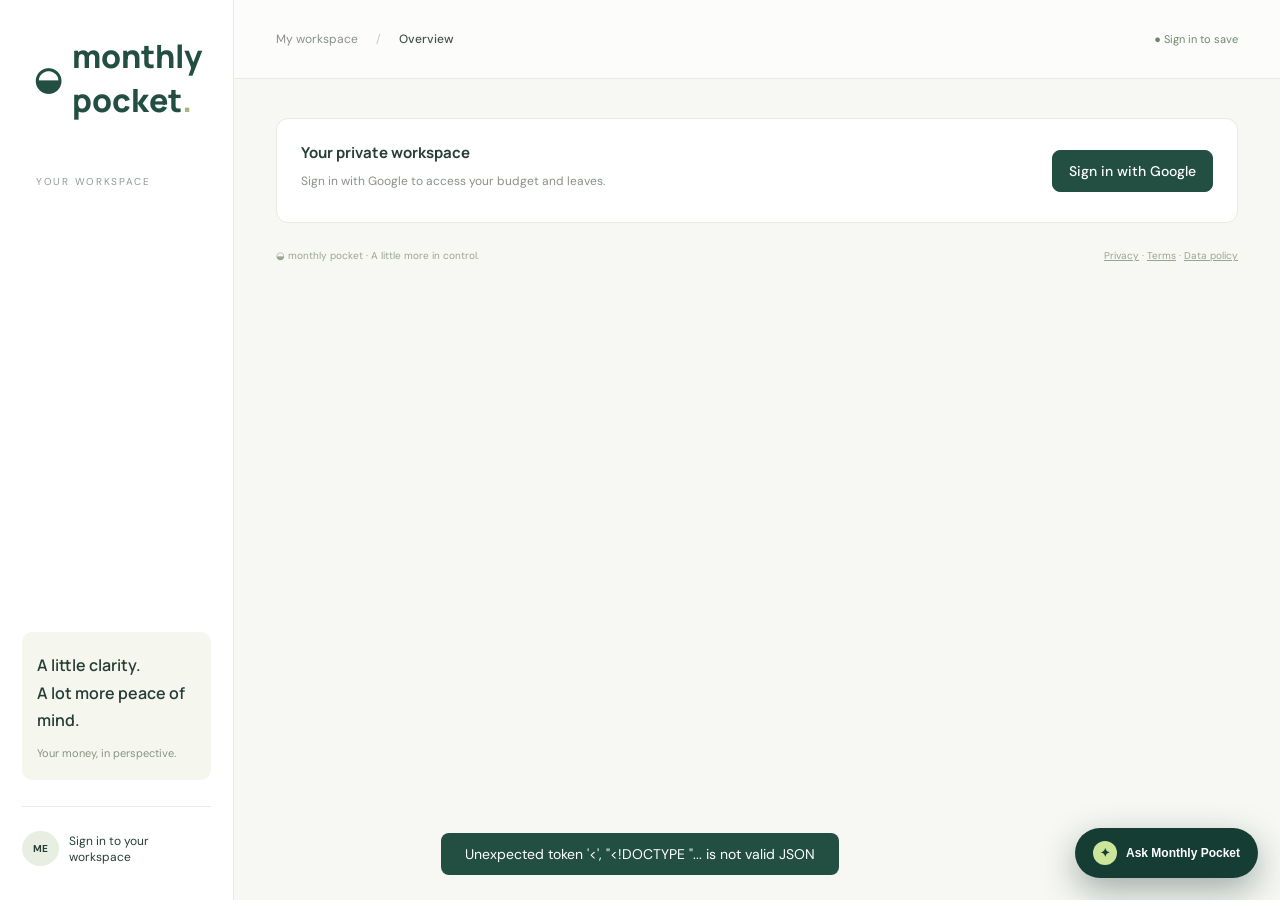
==== commit f36882b0: "Tutorial" ====
--- a/app.html
+++ b/app.html
@@ -1 +1 @@
-<!doctype html><html lang="en"><head><meta charset="utf-8"><meta name="viewport" content="width=device-width,initial-scale=1"><title>Monthly Pocket · Monthly budget</title><link rel="stylesheet" href="style.css"><link rel="stylesheet" href="chat.css"></head><body><aside><a class="brand" href="index.html" aria-label="Monthly Pocket home">◒ <span>monthly pocket<span class="dot">.</span></span></a><div class="workspace">YOUR WORKSPACE</div><nav id="nav"></nav><div class="aside-bottom"><div class="tip">A little clarity.<br>A lot more peace of mind.<span>Your money, in perspective.</span></div><div class="profile"><b>ME</b><span>My personal space<small>Monthly budget tracker</small></span></div></div></aside><main><header><span>My workspace <span class="slash">/</span> <b id="crumb">Overview</b></span><div class="saved">● Saved on this device</div></header><section><div class="heading"><div><div class="eyebrow">MAKE ROOM FOR WHAT MATTERS</div><h1 id="title">Your month, at a glance.</h1><p id="subtitle">A clear picture of what came in, what went out, and what's left.</p></div><button class="primary" id="add">＋ Add expense</button></div><div class="toolbar"><div class="month-picker"><button id="prev" aria-label="Previous month">‹</button><input type="month" id="month" aria-label="Selected month"><button id="next" aria-label="Next month">›</button></div><div class="actions"><select id="currency" aria-label="Currency"><option value="INR">INR · ₹</option><option value="USD">USD · $</option><option value="GBP">GBP · £</option><option value="EUR">EUR · €</option></select><button id="export">↗ Export CSV</button><button id="balance">⚙ Set monthly balance</button></div></div><div class="stats"><article class="stat dark"><div>Available balance <span>↗</span></div><h2 id="available"></h2><small id="balance-note"></small><div class="meter"><i id="meter"></i></div></article><article class="stat"><div>Starting balance <span>▣</span></div><h2 id="starting"></h2><small id="starting-detail">Your funds for this month</small></article><article class="stat"><div>Total expenses <span>↗</span></div><h2 id="spent"></h2><small id="expense-count"></small></article><article class="stat"><div>Awaiting reimbursement <span>↶</span></div><h2 id="pending"></h2><small>Added back only when received</small></article></div><div class="middle"><article class="panel breakdown"><div class="panel-heading"><h3>Where your money goes</h3><span>This month</span></div><div class="breakdown-body"><div class="donut" id="donut"><div><small>Total spent</small><strong id="donut-total"></strong></div></div><div id="legend"></div></div></article><article class="panel insight"><div class="eyebrow">✦ MONTHLY PERSPECTIVE</div><h3>A little planning.<br>A better month.</h3><p id="insight"></p><div class="insight-foot"><span>Daily spending allowance</span><strong id="daily"></strong></div></article></div><article class="panel transactions"><div class="panel-heading"><div><h3 id="table-title">Recent expenses</h3><span>Every little expense, accounted for.</span></div><input id="search" placeholder="⌕  Search expenses…" aria-label="Search expenses"></div><div class="table-wrap"><table><thead><tr><th>EXPENSE</th><th>CATEGORY</th><th>DATE</th><th>STATUS</th><th class="right">AMOUNT</th><th></th></tr></thead><tbody id="rows"></tbody></table></div><div id="empty"><div>↗</div><h3>A fresh start for your month.</h3><p>Set your starting balance, then add your first expense.</p><button id="first" class="primary">＋ Add your first expense</button></div><div class="table-footer"><span id="row-count"></span><span>Small steps. Smarter spending.</span></div></article><footer><span>◒ monthly pocket · A little more in control.</span><span><a href="privacy-policy.html">Privacy</a> · <a href="terms-of-service.html">Terms</a> · <a href="data-policy.html">Data policy</a></span></footer></section></main><dialog id="modal"><form id="form"><div class="modal-heading"><h2 id="modal-title">Add an expense</h2><button type="button" id="close" aria-label="Close">×</button></div><input type="hidden" id="edit-id"><label>Expense name<input id="name" required maxlength="100" placeholder="e.g. Lunch with the team"></label><div class="form-grid"><label>Amount<input id="amount" type="number" min="0.01" step="0.01" required placeholder="0.00"></label><label>Date<input type="date" id="date" required></label></div><label>Category<select id="category"></select></label><label>Details / subcategory<input id="details" placeholder="e.g. Food, clothes, train ticket" maxlength="200"></label><label class="check"><input type="checkbox" id="refundable"> This expense will be reimbursed</label><label id="received-wrap" class="check"><input type="checkbox" id="received"> Reimbursement received</label><div class="modal-actions"><button type="button" id="cancel">Cancel</button><button class="primary" type="submit">Save expense</button></div></form></dialog><dialog id="balance-modal"><form id="balance-form"><div class="modal-heading"><h2>Monthly starting balance</h2><button type="button" id="close-balance">×</button></div><p>Enter this month’s new funds only. Positive unused money from earlier months is added automatically. Expenses are deducted and received reimbursements are added back.</p><label>Starting balance<input type="number" id="balance-value" min="0" step="0.01" required></label><div class="modal-actions"><button class="primary">Save balance</button></div></form></dialog><div id="toast" role="status"></div><!-- Feature scripts run in this exact order. Each one may wrap render(), monthly() or persist(), so a later script wraps the earlier ones. Add new feature scripts here, never with document.createElement('script'). --><script src="account-storage.js"></script><script src="categories.js"></script><script src="carry-forward.js"></script><script src="currency-support.js"></script><script src="app.js"></script><script src="leaves.js"></script><script src="backup-validation.js"></script><script src="google-account-sync.js"></script><script src="month-tools.js"></script><script src="profile-panel.js"></script><script src="currency-settings.js"></script><script src="exchange-rates.js"></script><script src="mini-tools.js"></script><script src="travel-planner.js"></script><script src="mini-tool-cards.js"></script><script src="emi.js?v=20261018-6"></script><script src="vendor/jsQR.js?v=1.4.0"></script><script src="upi-payment.js?v=20261018-3"></script><script src="chat.js"></script></body></html>
+<!doctype html><html lang="en"><head><meta charset="utf-8"><meta name="viewport" content="width=device-width,initial-scale=1"><title>Monthly Pocket · Monthly budget</title><link rel="stylesheet" href="style.css"><link rel="stylesheet" href="chat.css"></head><body><aside><a class="brand" href="index.html?home" aria-label="Monthly Pocket home">◒ <span>monthly pocket<span class="dot">.</span></span></a><div class="workspace">YOUR WORKSPACE</div><nav id="nav"></nav><div class="aside-bottom"><div class="tip">A little clarity.<br>A lot more peace of mind.<span>Your money, in perspective.</span></div><div class="profile"><b>ME</b><span>My personal space<small>Monthly budget tracker</small></span></div></div></aside><main><header><span>My workspace <span class="slash">/</span> <b id="crumb">Overview</b></span><div class="saved">● Saved on this device</div></header><section><div class="heading"><div><div class="eyebrow">MAKE ROOM FOR WHAT MATTERS</div><h1 id="title">Your month, at a glance.</h1><p id="subtitle">A clear picture of what came in, what went out, and what's left.</p></div><button class="primary" id="add">＋ Add expense</button></div><div class="toolbar"><div class="month-picker"><button id="prev" aria-label="Previous month">‹</button><input type="month" id="month" aria-label="Selected month"><button id="next" aria-label="Next month">›</button></div><div class="actions"><select id="currency" aria-label="Currency"><option value="INR">INR · ₹</option><option value="USD">USD · $</option><option value="GBP">GBP · £</option><option value="EUR">EUR · €</option></select><button id="export">↗ Export CSV</button><button id="balance">⚙ Set monthly balance</button></div></div><div class="stats"><article class="stat dark"><div>Available balance <span>↗</span></div><h2 id="available"></h2><small id="balance-note"></small><div class="meter"><i id="meter"></i></div></article><article class="stat"><div>Starting balance <span>▣</span></div><h2 id="starting"></h2><small id="starting-detail">Your funds for this month</small></article><article class="stat"><div>Total expenses <span>↗</span></div><h2 id="spent"></h2><small id="expense-count"></small></article><article class="stat"><div>Awaiting reimbursement <span>↶</span></div><h2 id="pending"></h2><small>Added back only when received</small></article></div><div class="middle"><article class="panel breakdown"><div class="panel-heading"><h3>Where your money goes</h3><span>This month</span></div><div class="breakdown-body"><div class="donut" id="donut"><div><small>Total spent</small><strong id="donut-total"></strong></div></div><div id="legend"></div></div></article><article class="panel insight"><div class="eyebrow">✦ MONTHLY PERSPECTIVE</div><h3>A little planning.<br>A better month.</h3><p id="insight"></p><div class="insight-foot"><span>Daily spending allowance</span><strong id="daily"></strong></div></article></div><article class="panel transactions"><div class="panel-heading"><div><h3 id="table-title">Recent expenses</h3><span>Every little expense, accounted for.</span></div><input id="search" placeholder="⌕  Search expenses…" aria-label="Search expenses"></div><div class="table-wrap"><table><thead><tr><th>EXPENSE</th><th>CATEGORY</th><th>DATE</th><th>STATUS</th><th class="right">AMOUNT</th><th></th></tr></thead><tbody id="rows"></tbody></table></div><div id="empty"><div>↗</div><h3>A fresh start for your month.</h3><p>Set your starting balance, then add your first expense.</p><button id="first" class="primary">＋ Add your first expense</button></div><div class="table-footer"><span id="row-count"></span><span>Small steps. Smarter spending.</span></div></article><footer><span>◒ monthly pocket · A little more in control.</span><span><a href="privacy-policy.html">Privacy</a> · <a href="terms-of-service.html">Terms</a> · <a href="data-policy.html">Data policy</a></span></footer></section></main><dialog id="modal"><form id="form"><div class="modal-heading"><h2 id="modal-title">Add an expense</h2><button type="button" id="close" aria-label="Close">×</button></div><input type="hidden" id="edit-id"><label>Expense name<input id="name" required maxlength="100" placeholder="e.g. Lunch with the team"></label><div class="form-grid"><label>Amount<input id="amount" type="number" min="0.01" step="0.01" required placeholder="0.00"></label><label>Date<input type="date" id="date" required></label></div><label>Category<select id="category"></select></label><label>Details / subcategory<input id="details" placeholder="e.g. Food, clothes, train ticket" maxlength="200"></label><label class="check"><input type="checkbox" id="refundable"> This expense will be reimbursed</label><label id="received-wrap" class="check"><input type="checkbox" id="received"> Reimbursement received</label><div class="modal-actions"><button type="button" id="cancel">Cancel</button><button class="primary" type="submit">Save expense</button></div></form></dialog><dialog id="balance-modal"><form id="balance-form"><div class="modal-heading"><h2>Monthly starting balance</h2><button type="button" id="close-balance">×</button></div><p>Enter this month’s new funds only. Positive unused money from earlier months is added automatically. Expenses are deducted and received reimbursements are added back.</p><label>Starting balance<input type="number" id="balance-value" min="0" step="0.01" required></label><div class="modal-actions"><button class="primary">Save balance</button></div></form></dialog><div id="toast" role="status"></div><!-- Feature scripts run in this exact order. Each one may wrap render(), monthly() or persist(), so a later script wraps the earlier ones. Add new feature scripts here, never with document.createElement('script'). --><script src="account-storage.js"></script><script src="categories.js"></script><script src="carry-forward.js"></script><script src="currency-support.js"></script><script src="app.js"></script><script src="leaves.js"></script><script src="backup-validation.js"></script><script src="google-account-sync.js"></script><script src="month-tools.js"></script><script src="profile-panel.js"></script><script src="currency-settings.js"></script><script src="exchange-rates.js"></script><script src="mini-tools.js"></script><script src="travel-planner.js"></script><script src="mini-tool-cards.js"></script><script src="emi.js?v=20261018-6"></script><script src="vendor/jsQR.js?v=1.4.0"></script><script src="upi-payment.js?v=20261018-4"></script><script src="chat.js"></script><script src="tour.js"></script></body></html>
--- a/style.css
+++ b/style.css
@@ -34,3 +34,6 @@
 .emi-reminder-choice{align-items:flex-start!important;margin-top:16px;padding:13px 14px;border:1px solid var(--line);border-radius:9px;background:#fafbf8}.emi-reminder-choice input{margin-top:2px}.emi-reminder-choice span{display:grid;gap:4px}.emi-reminder-choice b{font-size:11px}.emi-reminder-choice small{color:var(--muted);font-size:9px;line-height:1.5}
 .heading-actions{display:flex;align-items:center;gap:9px}.heading-actions #upi-pay-add{color:#234f42;background:#edf3e5;border-color:#d3dfca;font-weight:700}.heading-actions #upi-pay-add span{margin-right:5px}.upi-dialog{width:610px;max-height:calc(100dvh - 28px);overflow:auto}.upi-dialog .modal-heading{align-items:flex-start}.upi-dialog .modal-heading .eyebrow{display:block;margin-bottom:6px}.upi-trust-note,.upi-platform-note,.upi-verification-label{display:grid;gap:5px;padding:13px 15px;border-radius:9px;background:#edf3e5}.upi-trust-note b,.upi-platform-note b,.upi-verification-label b{font-size:11px}.upi-trust-note span,.upi-platform-note span,.upi-verification-label span{color:var(--muted);font-size:10px;line-height:1.55}.upi-qr-row{display:flex;justify-content:space-between;align-items:center;gap:15px;margin:16px 0 0;padding:14px;border:1px dashed #b9c9af;border-radius:9px}.upi-qr-row>div{display:grid;gap:4px}.upi-qr-row b{font-size:11px}.upi-qr-row small{color:var(--muted);font-size:9px;line-height:1.45}.upi-file-button{flex-shrink:0;margin:0;padding:9px 12px;border:1px solid #d5ded0;border-radius:7px;background:#fff;color:var(--green);font-size:10px;font-weight:700;cursor:pointer}.upi-file-button input{display:none}.upi-status{min-height:15px;margin:6px 0 -6px;color:#52704d;font-size:10px}.upi-error{min-height:17px;color:#a43732;font-size:11px;line-height:1.5}.upi-platform-note{background:#f6f2e7}.upi-actions{flex-wrap:wrap}.upi-review-amount{display:grid;gap:5px;padding:19px;border-radius:11px;background:var(--green);color:#fff}.upi-review-amount span{font-size:8px;letter-spacing:1px;color:#d1e996}.upi-review-amount strong{font:700 29px Manrope}.upi-review-amount small{color:#dbe7df;font-size:10px}.upi-verification-label{margin-top:15px}.upi-review-dialog>form>p{font-size:11px}@media(max-width:650px){.heading-actions{align-items:stretch;flex-direction:column}.heading-actions button{width:100%}.heading-actions #upi-pay-add{font-size:11px}.heading>.heading-actions>.primary{font-size:12px;padding:12px}.heading>.heading-actions>.primary::after{content:none}.upi-dialog{padding:21px}.upi-qr-row{align-items:stretch;flex-direction:column}.upi-file-button{text-align:center}.upi-actions{align-items:stretch;flex-direction:column-reverse}.upi-actions button{width:100%}}
 .upi-pay-with{display:grid;gap:8px;margin-top:18px;padding-top:16px;border-top:1px solid var(--line)}.upi-pay-with>b{font-size:12px}.upi-pay-with>small{color:var(--muted);font-size:10px;line-height:1.5}.upi-chooser{width:100%;padding:14px;font-weight:700}.upi-app-grid{display:grid;grid-template-columns:repeat(3,minmax(0,1fr));gap:9px}.upi-app{display:flex;flex-direction:column;align-items:center;gap:6px;padding:13px 8px;font-size:11px;font-weight:700;text-align:center}.upi-app small{font-size:8px;font-weight:500;color:var(--muted)}.upi-app.last-used{border-color:var(--green);background:#edf3e5}.upi-app:disabled{opacity:.45;cursor:not-allowed}.upi-app-mark{display:grid;place-items:center;width:34px;height:34px;border-radius:50%;background:#edf2e7;color:var(--green);font:800 15px Manrope}.upi-app-gpay{background:#e8f0fe;color:#1a73e8}.upi-app-phonepe{background:#efe6fb;color:#5f259f}.upi-app-paytm{background:#e3f5fd;color:#00baf2}.upi-app-cred{background:#1f1f1f;color:#fff}.upi-app-bhim{background:#fdf0e3;color:#e46b13}.upi-waiting{display:grid;gap:7px;margin-top:10px;padding:14px 15px;border-radius:9px;background:#f6f2e7}.upi-waiting b{font-size:12px}.upi-waiting span{color:var(--muted);font-size:10px;line-height:1.55}.upi-waiting button{justify-self:start;font-size:11px;font-weight:700}@media(max-width:650px){.upi-app-grid{grid-template-columns:repeat(2,minmax(0,1fr))}.upi-waiting button{justify-self:stretch}}
+.upi-quick{display:grid;gap:8px;margin-top:16px;padding:16px;border:1px solid #d3dfca;border-radius:11px;background:#f7faf3}.upi-quick>b{font:700 15px Manrope;color:var(--green)}.upi-quick>small{color:var(--muted);font-size:10px;line-height:1.55}.upi-quick .upi-app{background:#fff}.upi-details{margin-top:16px;border-top:1px solid var(--line);padding-top:12px}.upi-details>summary{cursor:pointer;font-size:12px;font-weight:700;color:var(--green);padding:6px 0}.upi-details[open]>summary{margin-bottom:4px}
+.account-entry .link-button{display:inline-block;margin-top:4px;padding:0;border:0;background:none;color:var(--green);font-size:12px;font-weight:700;text-decoration:underline;text-underline-offset:3px}.account-entry .link-button:hover{background:none;color:#183c32}#workspace-opening{margin:0 24px 20px}
+.mp-tour{position:fixed;inset:0;z-index:200}.mp-tour[hidden]{display:none}.mp-tour__shade{position:absolute;inset:0;background:transparent}.mp-tour--centered .mp-tour__shade{background:#142e28a6}.mp-tour__spot{position:fixed;border-radius:12px;box-shadow:0 0 0 3px #d3e79d,0 0 0 9999px #142e28a6;pointer-events:none;transition:left .25s,top .25s,width .25s,height .25s}.mp-tour__spot[hidden]{display:none}.mp-tour__card{position:fixed;width:min(360px,calc(100vw - 32px));padding:20px 20px 16px;border-radius:14px;background:#fff;color:var(--ink);box-shadow:0 18px 60px #0d241f59;transition:left .25s,top .25s}.mp-tour__top{display:flex;justify-content:space-between;align-items:center;gap:10px}.mp-tour__count{font-size:10px;font-weight:700;letter-spacing:1.2px;color:#8b9878;text-transform:uppercase}.mp-tour__skip{border:0;padding:4px 0;background:none;font-size:11px;color:var(--muted)}.mp-tour__skip:hover{background:none;color:var(--ink)}.mp-tour__card h3{font:700 19px Manrope;margin:10px 0 4px}.mp-tour__card p{font-size:13px;color:#5f6d65;margin:0}.mp-tour__bar{height:4px;margin:16px 0 14px;border-radius:4px;background:#edf2e7;overflow:hidden}.mp-tour__bar i{display:block;height:100%;background:var(--green);transition:width .25s}.mp-tour__actions{display:flex;justify-content:flex-end;gap:8px}.mp-tour__actions button{padding:10px 16px;font-size:12px}.mp-tour-open .mp-chat__panel{display:none}@media(prefers-reduced-motion:reduce){.mp-tour__spot,.mp-tour__card,.mp-tour__bar i{transition:none}}
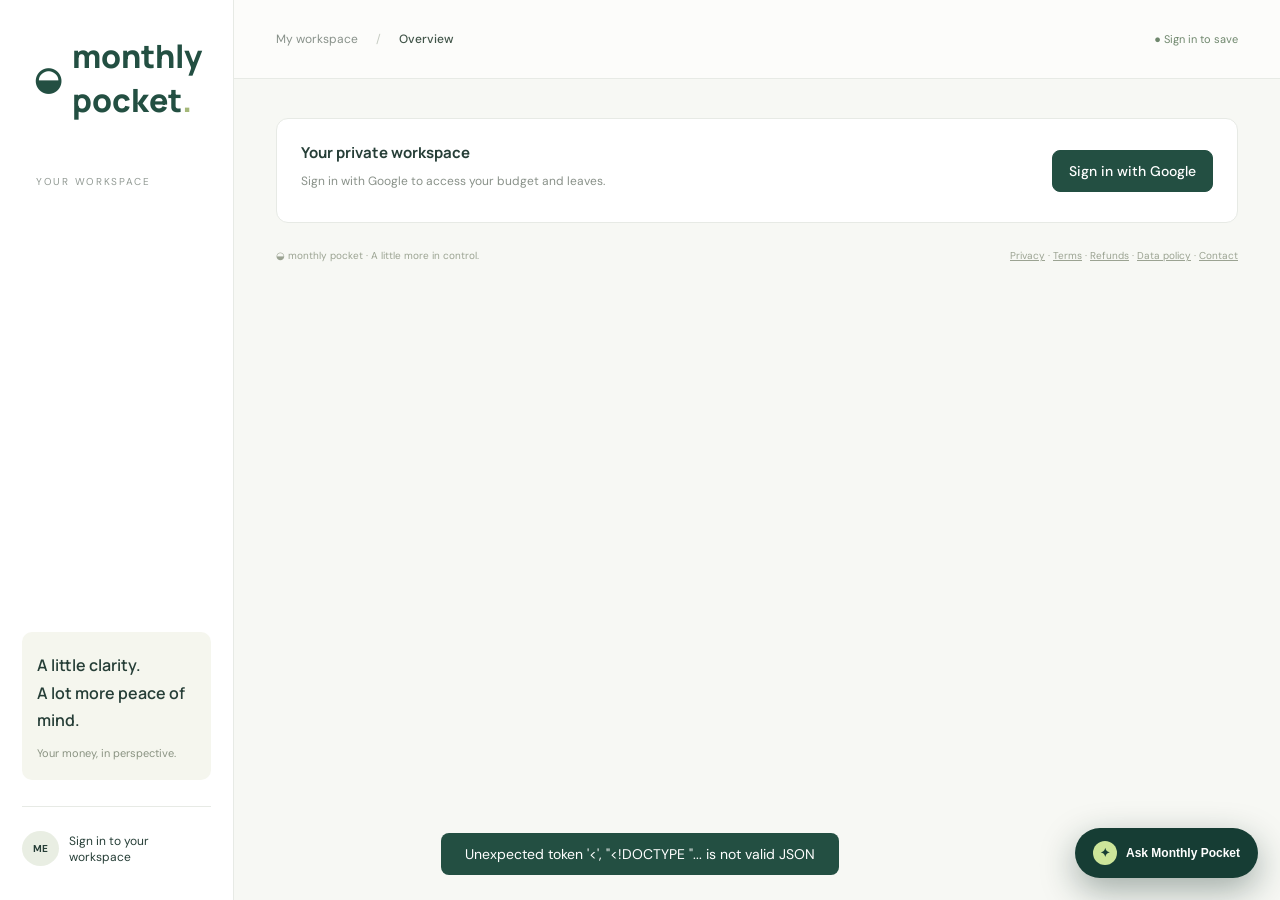
==== commit 7dafac7d: "Contact and refund page added" ====
--- a/app.html
+++ b/app.html
@@ -1 +1 @@
-<!doctype html><html lang="en"><head><meta charset="utf-8"><meta name="viewport" content="width=device-width,initial-scale=1"><title>Monthly Pocket · Monthly budget</title><link rel="stylesheet" href="style.css"><link rel="stylesheet" href="chat.css"></head><body><aside><a class="brand" href="index.html?home" aria-label="Monthly Pocket home">◒ <span>monthly pocket<span class="dot">.</span></span></a><div class="workspace">YOUR WORKSPACE</div><nav id="nav"></nav><div class="aside-bottom"><div class="tip">A little clarity.<br>A lot more peace of mind.<span>Your money, in perspective.</span></div><div class="profile"><b>ME</b><span>My personal space<small>Monthly budget tracker</small></span></div></div></aside><main><header><span>My workspace <span class="slash">/</span> <b id="crumb">Overview</b></span><div class="saved">● Saved on this device</div></header><section><div class="heading"><div><div class="eyebrow">MAKE ROOM FOR WHAT MATTERS</div><h1 id="title">Your month, at a glance.</h1><p id="subtitle">A clear picture of what came in, what went out, and what's left.</p></div><button class="primary" id="add">＋ Add expense</button></div><div class="toolbar"><div class="month-picker"><button id="prev" aria-label="Previous month">‹</button><input type="month" id="month" aria-label="Selected month"><button id="next" aria-label="Next month">›</button></div><div class="actions"><select id="currency" aria-label="Currency"><option value="INR">INR · ₹</option><option value="USD">USD · $</option><option value="GBP">GBP · £</option><option value="EUR">EUR · €</option></select><button id="export">↗ Export CSV</button><button id="balance">⚙ Set monthly balance</button></div></div><div class="stats"><article class="stat dark"><div>Available balance <span>↗</span></div><h2 id="available"></h2><small id="balance-note"></small><div class="meter"><i id="meter"></i></div></article><article class="stat"><div>Starting balance <span>▣</span></div><h2 id="starting"></h2><small id="starting-detail">Your funds for this month</small></article><article class="stat"><div>Total expenses <span>↗</span></div><h2 id="spent"></h2><small id="expense-count"></small></article><article class="stat"><div>Awaiting reimbursement <span>↶</span></div><h2 id="pending"></h2><small>Added back only when received</small></article></div><div class="middle"><article class="panel breakdown"><div class="panel-heading"><h3>Where your money goes</h3><span>This month</span></div><div class="breakdown-body"><div class="donut" id="donut"><div><small>Total spent</small><strong id="donut-total"></strong></div></div><div id="legend"></div></div></article><article class="panel insight"><div class="eyebrow">✦ MONTHLY PERSPECTIVE</div><h3>A little planning.<br>A better month.</h3><p id="insight"></p><div class="insight-foot"><span>Daily spending allowance</span><strong id="daily"></strong></div></article></div><article class="panel transactions"><div class="panel-heading"><div><h3 id="table-title">Recent expenses</h3><span>Every little expense, accounted for.</span></div><input id="search" placeholder="⌕  Search expenses…" aria-label="Search expenses"></div><div class="table-wrap"><table><thead><tr><th>EXPENSE</th><th>CATEGORY</th><th>DATE</th><th>STATUS</th><th class="right">AMOUNT</th><th></th></tr></thead><tbody id="rows"></tbody></table></div><div id="empty"><div>↗</div><h3>A fresh start for your month.</h3><p>Set your starting balance, then add your first expense.</p><button id="first" class="primary">＋ Add your first expense</button></div><div class="table-footer"><span id="row-count"></span><span>Small steps. Smarter spending.</span></div></article><footer><span>◒ monthly pocket · A little more in control.</span><span><a href="privacy-policy.html">Privacy</a> · <a href="terms-of-service.html">Terms</a> · <a href="data-policy.html">Data policy</a></span></footer></section></main><dialog id="modal"><form id="form"><div class="modal-heading"><h2 id="modal-title">Add an expense</h2><button type="button" id="close" aria-label="Close">×</button></div><input type="hidden" id="edit-id"><label>Expense name<input id="name" required maxlength="100" placeholder="e.g. Lunch with the team"></label><div class="form-grid"><label>Amount<input id="amount" type="number" min="0.01" step="0.01" required placeholder="0.00"></label><label>Date<input type="date" id="date" required></label></div><label>Category<select id="category"></select></label><label>Details / subcategory<input id="details" placeholder="e.g. Food, clothes, train ticket" maxlength="200"></label><label class="check"><input type="checkbox" id="refundable"> This expense will be reimbursed</label><label id="received-wrap" class="check"><input type="checkbox" id="received"> Reimbursement received</label><div class="modal-actions"><button type="button" id="cancel">Cancel</button><button class="primary" type="submit">Save expense</button></div></form></dialog><dialog id="balance-modal"><form id="balance-form"><div class="modal-heading"><h2>Monthly starting balance</h2><button type="button" id="close-balance">×</button></div><p>Enter this month’s new funds only. Positive unused money from earlier months is added automatically. Expenses are deducted and received reimbursements are added back.</p><label>Starting balance<input type="number" id="balance-value" min="0" step="0.01" required></label><div class="modal-actions"><button class="primary">Save balance</button></div></form></dialog><div id="toast" role="status"></div><!-- Feature scripts run in this exact order. Each one may wrap render(), monthly() or persist(), so a later script wraps the earlier ones. Add new feature scripts here, never with document.createElement('script'). --><script src="account-storage.js"></script><script src="categories.js"></script><script src="carry-forward.js"></script><script src="currency-support.js"></script><script src="app.js"></script><script src="leaves.js"></script><script src="backup-validation.js"></script><script src="google-account-sync.js"></script><script src="month-tools.js"></script><script src="profile-panel.js"></script><script src="currency-settings.js"></script><script src="exchange-rates.js"></script><script src="mini-tools.js"></script><script src="travel-planner.js"></script><script src="mini-tool-cards.js"></script><script src="emi.js?v=20261018-6"></script><script src="vendor/jsQR.js?v=1.4.0"></script><script src="upi-payment.js?v=20261018-4"></script><script src="chat.js"></script><script src="tour.js"></script></body></html>
+<!doctype html><html lang="en"><head><meta charset="utf-8"><meta name="viewport" content="width=device-width,initial-scale=1"><title>Monthly Pocket · Monthly budget</title><link rel="stylesheet" href="style.css"><link rel="stylesheet" href="chat.css"></head><body><aside><a class="brand" href="index.html?home" aria-label="Monthly Pocket home">◒ <span>monthly pocket<span class="dot">.</span></span></a><div class="workspace">YOUR WORKSPACE</div><nav id="nav"></nav><div class="aside-bottom"><div class="tip">A little clarity.<br>A lot more peace of mind.<span>Your money, in perspective.</span></div><div class="profile"><b>ME</b><span>My personal space<small>Monthly budget tracker</small></span></div></div></aside><main><header><span>My workspace <span class="slash">/</span> <b id="crumb">Overview</b></span><div class="saved">● Saved on this device</div></header><section><div class="heading"><div><div class="eyebrow">MAKE ROOM FOR WHAT MATTERS</div><h1 id="title">Your month, at a glance.</h1><p id="subtitle">A clear picture of what came in, what went out, and what's left.</p></div><button class="primary" id="add">＋ Add expense</button></div><div class="toolbar"><div class="month-picker"><button id="prev" aria-label="Previous month">‹</button><input type="month" id="month" aria-label="Selected month"><button id="next" aria-label="Next month">›</button></div><div class="actions"><select id="currency" aria-label="Currency"><option value="INR">INR · ₹</option><option value="USD">USD · $</option><option value="GBP">GBP · £</option><option value="EUR">EUR · €</option></select><button id="export">↗ Export CSV</button><button id="balance">⚙ Set monthly balance</button></div></div><div class="stats"><article class="stat dark"><div>Available balance <span>↗</span></div><h2 id="available"></h2><small id="balance-note"></small><div class="meter"><i id="meter"></i></div></article><article class="stat"><div>Starting balance <span>▣</span></div><h2 id="starting"></h2><small id="starting-detail">Your funds for this month</small></article><article class="stat"><div>Total expenses <span>↗</span></div><h2 id="spent"></h2><small id="expense-count"></small></article><article class="stat"><div>Awaiting reimbursement <span>↶</span></div><h2 id="pending"></h2><small>Added back only when received</small></article></div><div class="middle"><article class="panel breakdown"><div class="panel-heading"><h3>Where your money goes</h3><span>This month</span></div><div class="breakdown-body"><div class="donut" id="donut"><div><small>Total spent</small><strong id="donut-total"></strong></div></div><div id="legend"></div></div></article><article class="panel insight"><div class="eyebrow">✦ MONTHLY PERSPECTIVE</div><h3>A little planning.<br>A better month.</h3><p id="insight"></p><div class="insight-foot"><span>Daily spending allowance</span><strong id="daily"></strong></div></article></div><article class="panel transactions"><div class="panel-heading"><div><h3 id="table-title">Recent expenses</h3><span>Every little expense, accounted for.</span></div><input id="search" placeholder="⌕  Search expenses…" aria-label="Search expenses"></div><div class="table-wrap"><table><thead><tr><th>EXPENSE</th><th>CATEGORY</th><th>DATE</th><th>STATUS</th><th class="right">AMOUNT</th><th></th></tr></thead><tbody id="rows"></tbody></table></div><div id="empty"><div>↗</div><h3>A fresh start for your month.</h3><p>Set your starting balance, then add your first expense.</p><button id="first" class="primary">＋ Add your first expense</button></div><div class="table-footer"><span id="row-count"></span><span>Small steps. Smarter spending.</span></div></article><footer><span>◒ monthly pocket · A little more in control.</span><span><a href="privacy-policy.html">Privacy</a> · <a href="terms-of-service.html">Terms</a> · <a href="refund-policy.html">Refunds</a> · <a href="data-policy.html">Data policy</a> · <a href="contact.html">Contact</a></span></footer></section></main><dialog id="modal"><form id="form"><div class="modal-heading"><h2 id="modal-title">Add an expense</h2><button type="button" id="close" aria-label="Close">×</button></div><input type="hidden" id="edit-id"><label>Expense name<input id="name" required maxlength="100" placeholder="e.g. Lunch with the team"></label><div class="form-grid"><label>Amount<input id="amount" type="number" min="0.01" step="0.01" required placeholder="0.00"></label><label>Date<input type="date" id="date" required></label></div><label>Category<select id="category"></select></label><label>Details / subcategory<input id="details" placeholder="e.g. Food, clothes, train ticket" maxlength="200"></label><label class="check"><input type="checkbox" id="refundable"> This expense will be reimbursed</label><label id="received-wrap" class="check"><input type="checkbox" id="received"> Reimbursement received</label><div class="modal-actions"><button type="button" id="cancel">Cancel</button><button class="primary" type="submit">Save expense</button></div></form></dialog><dialog id="balance-modal"><form id="balance-form"><div class="modal-heading"><h2>Monthly starting balance</h2><button type="button" id="close-balance">×</button></div><p>Enter this month’s new funds only. Positive unused money from earlier months is added automatically. Expenses are deducted and received reimbursements are added back.</p><label>Starting balance<input type="number" id="balance-value" min="0" step="0.01" required></label><div class="modal-actions"><button class="primary">Save balance</button></div></form></dialog><div id="toast" role="status"></div><!-- Feature scripts run in this exact order. Each one may wrap render(), monthly() or persist(), so a later script wraps the earlier ones. Add new feature scripts here, never with document.createElement('script'). --><script src="account-storage.js"></script><script src="categories.js"></script><script src="carry-forward.js"></script><script src="currency-support.js"></script><script src="app.js"></script><script src="leaves.js"></script><script src="backup-validation.js"></script><script src="google-account-sync.js"></script><script src="month-tools.js"></script><script src="profile-panel.js"></script><script src="currency-settings.js"></script><script src="exchange-rates.js"></script><script src="mini-tools.js"></script><script src="travel-planner.js"></script><script src="mini-tool-cards.js"></script><script src="emi.js?v=20261018-6"></script><script src="vendor/jsQR.js?v=1.4.0"></script><script src="upi-payment.js?v=20261018-4"></script><script src="chat.js"></script><script src="tour.js"></script></body></html>
--- a/style.css
+++ b/style.css
@@ -37,3 +37,4 @@
 .upi-quick{display:grid;gap:8px;margin-top:16px;padding:16px;border:1px solid #d3dfca;border-radius:11px;background:#f7faf3}.upi-quick>b{font:700 15px Manrope;color:var(--green)}.upi-quick>small{color:var(--muted);font-size:10px;line-height:1.55}.upi-quick .upi-app{background:#fff}.upi-details{margin-top:16px;border-top:1px solid var(--line);padding-top:12px}.upi-details>summary{cursor:pointer;font-size:12px;font-weight:700;color:var(--green);padding:6px 0}.upi-details[open]>summary{margin-bottom:4px}
 .account-entry .link-button{display:inline-block;margin-top:4px;padding:0;border:0;background:none;color:var(--green);font-size:12px;font-weight:700;text-decoration:underline;text-underline-offset:3px}.account-entry .link-button:hover{background:none;color:#183c32}#workspace-opening{margin:0 24px 20px}
 .mp-tour{position:fixed;inset:0;z-index:200}.mp-tour[hidden]{display:none}.mp-tour__shade{position:absolute;inset:0;background:transparent}.mp-tour--centered .mp-tour__shade{background:#142e28a6}.mp-tour__spot{position:fixed;border-radius:12px;box-shadow:0 0 0 3px #d3e79d,0 0 0 9999px #142e28a6;pointer-events:none;transition:left .25s,top .25s,width .25s,height .25s}.mp-tour__spot[hidden]{display:none}.mp-tour__card{position:fixed;width:min(360px,calc(100vw - 32px));padding:20px 20px 16px;border-radius:14px;background:#fff;color:var(--ink);box-shadow:0 18px 60px #0d241f59;transition:left .25s,top .25s}.mp-tour__top{display:flex;justify-content:space-between;align-items:center;gap:10px}.mp-tour__count{font-size:10px;font-weight:700;letter-spacing:1.2px;color:#8b9878;text-transform:uppercase}.mp-tour__skip{border:0;padding:4px 0;background:none;font-size:11px;color:var(--muted)}.mp-tour__skip:hover{background:none;color:var(--ink)}.mp-tour__card h3{font:700 19px Manrope;margin:10px 0 4px}.mp-tour__card p{font-size:13px;color:#5f6d65;margin:0}.mp-tour__bar{height:4px;margin:16px 0 14px;border-radius:4px;background:#edf2e7;overflow:hidden}.mp-tour__bar i{display:block;height:100%;background:var(--green);transition:width .25s}.mp-tour__actions{display:flex;justify-content:flex-end;gap:8px}.mp-tour__actions button{padding:10px 16px;font-size:12px}.mp-tour-open .mp-chat__panel{display:none}@media(prefers-reduced-motion:reduce){.mp-tour__spot,.mp-tour__card,.mp-tour__bar i{transition:none}}
+.lifetime-access .discount-badge{display:inline-block;margin-left:10px;padding:4px 9px;border-radius:999px;background:#d3e79d;color:#234f42;font-size:9px;font-weight:800;letter-spacing:.6px;vertical-align:middle}.lifetime-access .lifetime-price{margin:4px 0 0;font-size:15px;color:var(--ink)}.lifetime-access .lifetime-price s{color:#9aa393;margin-right:4px}.lifetime-access .lifetime-price strong{font:800 22px Manrope;color:var(--green)}
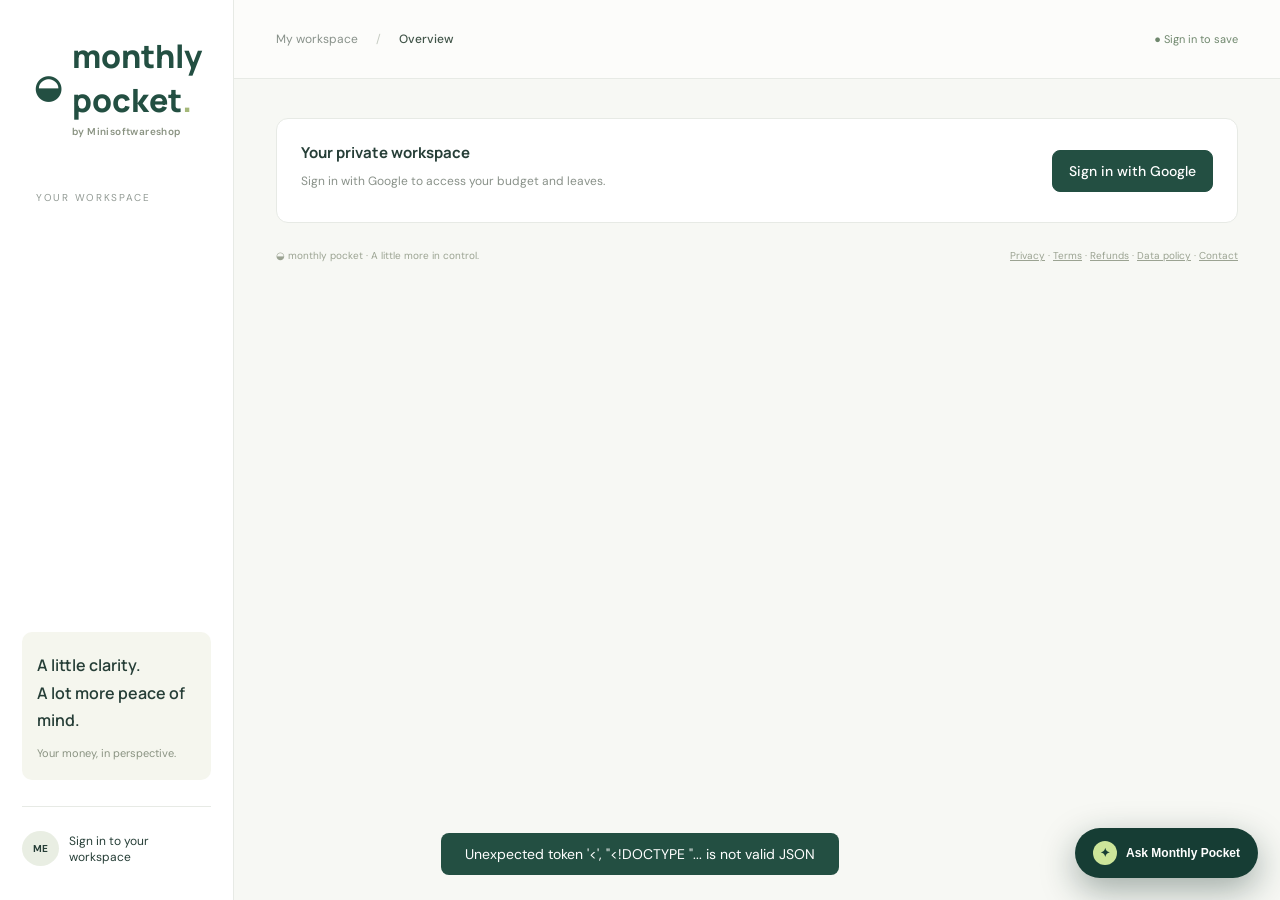
==== commit 6fbff623: "Tag Added" ====
--- a/app.html
+++ b/app.html
@@ -1 +1 @@
-<!doctype html><html lang="en"><head><meta charset="utf-8"><meta name="viewport" content="width=device-width,initial-scale=1"><title>Monthly Pocket · Monthly budget</title><link rel="stylesheet" href="style.css"><link rel="stylesheet" href="chat.css"></head><body><aside><a class="brand" href="index.html?home" aria-label="Monthly Pocket home">◒ <span>monthly pocket<span class="dot">.</span></span></a><div class="workspace">YOUR WORKSPACE</div><nav id="nav"></nav><div class="aside-bottom"><div class="tip">A little clarity.<br>A lot more peace of mind.<span>Your money, in perspective.</span></div><div class="profile"><b>ME</b><span>My personal space<small>Monthly budget tracker</small></span></div></div></aside><main><header><span>My workspace <span class="slash">/</span> <b id="crumb">Overview</b></span><div class="saved">● Saved on this device</div></header><section><div class="heading"><div><div class="eyebrow">MAKE ROOM FOR WHAT MATTERS</div><h1 id="title">Your month, at a glance.</h1><p id="subtitle">A clear picture of what came in, what went out, and what's left.</p></div><button class="primary" id="add">＋ Add expense</button></div><div class="toolbar"><div class="month-picker"><button id="prev" aria-label="Previous month">‹</button><input type="month" id="month" aria-label="Selected month"><button id="next" aria-label="Next month">›</button></div><div class="actions"><select id="currency" aria-label="Currency"><option value="INR">INR · ₹</option><option value="USD">USD · $</option><option value="GBP">GBP · £</option><option value="EUR">EUR · €</option></select><button id="export">↗ Export CSV</button><button id="balance">⚙ Set monthly balance</button></div></div><div class="stats"><article class="stat dark"><div>Available balance <span>↗</span></div><h2 id="available"></h2><small id="balance-note"></small><div class="meter"><i id="meter"></i></div></article><article class="stat"><div>Starting balance <span>▣</span></div><h2 id="starting"></h2><small id="starting-detail">Your funds for this month</small></article><article class="stat"><div>Total expenses <span>↗</span></div><h2 id="spent"></h2><small id="expense-count"></small></article><article class="stat"><div>Awaiting reimbursement <span>↶</span></div><h2 id="pending"></h2><small>Added back only when received</small></article></div><div class="middle"><article class="panel breakdown"><div class="panel-heading"><h3>Where your money goes</h3><span>This month</span></div><div class="breakdown-body"><div class="donut" id="donut"><div><small>Total spent</small><strong id="donut-total"></strong></div></div><div id="legend"></div></div></article><article class="panel insight"><div class="eyebrow">✦ MONTHLY PERSPECTIVE</div><h3>A little planning.<br>A better month.</h3><p id="insight"></p><div class="insight-foot"><span>Daily spending allowance</span><strong id="daily"></strong></div></article></div><article class="panel transactions"><div class="panel-heading"><div><h3 id="table-title">Recent expenses</h3><span>Every little expense, accounted for.</span></div><input id="search" placeholder="⌕  Search expenses…" aria-label="Search expenses"></div><div class="table-wrap"><table><thead><tr><th>EXPENSE</th><th>CATEGORY</th><th>DATE</th><th>STATUS</th><th class="right">AMOUNT</th><th></th></tr></thead><tbody id="rows"></tbody></table></div><div id="empty"><div>↗</div><h3>A fresh start for your month.</h3><p>Set your starting balance, then add your first expense.</p><button id="first" class="primary">＋ Add your first expense</button></div><div class="table-footer"><span id="row-count"></span><span>Small steps. Smarter spending.</span></div></article><footer><span>◒ monthly pocket · A little more in control.</span><span><a href="privacy-policy.html">Privacy</a> · <a href="terms-of-service.html">Terms</a> · <a href="refund-policy.html">Refunds</a> · <a href="data-policy.html">Data policy</a> · <a href="contact.html">Contact</a></span></footer></section></main><dialog id="modal"><form id="form"><div class="modal-heading"><h2 id="modal-title">Add an expense</h2><button type="button" id="close" aria-label="Close">×</button></div><input type="hidden" id="edit-id"><label>Expense name<input id="name" required maxlength="100" placeholder="e.g. Lunch with the team"></label><div class="form-grid"><label>Amount<input id="amount" type="number" min="0.01" step="0.01" required placeholder="0.00"></label><label>Date<input type="date" id="date" required></label></div><label>Category<select id="category"></select></label><label>Details / subcategory<input id="details" placeholder="e.g. Food, clothes, train ticket" maxlength="200"></label><label class="check"><input type="checkbox" id="refundable"> This expense will be reimbursed</label><label id="received-wrap" class="check"><input type="checkbox" id="received"> Reimbursement received</label><div class="modal-actions"><button type="button" id="cancel">Cancel</button><button class="primary" type="submit">Save expense</button></div></form></dialog><dialog id="balance-modal"><form id="balance-form"><div class="modal-heading"><h2>Monthly starting balance</h2><button type="button" id="close-balance">×</button></div><p>Enter this month’s new funds only. Positive unused money from earlier months is added automatically. Expenses are deducted and received reimbursements are added back.</p><label>Starting balance<input type="number" id="balance-value" min="0" step="0.01" required></label><div class="modal-actions"><button class="primary">Save balance</button></div></form></dialog><div id="toast" role="status"></div><!-- Feature scripts run in this exact order. Each one may wrap render(), monthly() or persist(), so a later script wraps the earlier ones. Add new feature scripts here, never with document.createElement('script'). --><script src="account-storage.js"></script><script src="categories.js"></script><script src="carry-forward.js"></script><script src="currency-support.js"></script><script src="app.js"></script><script src="leaves.js"></script><script src="backup-validation.js"></script><script src="google-account-sync.js"></script><script src="month-tools.js"></script><script src="profile-panel.js"></script><script src="currency-settings.js"></script><script src="exchange-rates.js"></script><script src="mini-tools.js"></script><script src="travel-planner.js"></script><script src="mini-tool-cards.js"></script><script src="emi.js?v=20261018-6"></script><script src="vendor/jsQR.js?v=1.4.0"></script><script src="upi-payment.js?v=20261018-4"></script><script src="chat.js"></script><script src="tour.js"></script></body></html>
+<!doctype html><html lang="en"><head><meta charset="utf-8"><meta name="viewport" content="width=device-width,initial-scale=1"><title>Monthly Pocket by Minisoftwareshop · Monthly budget</title><link rel="stylesheet" href="style.css"><link rel="stylesheet" href="chat.css"></head><body><aside><a class="brand" href="index.html?home" aria-label="Monthly Pocket by Minisoftwareshop, home">◒ <span>monthly pocket<span class="dot">.</span><small class="brand-by">by Minisoftwareshop</small></span></a><div class="workspace">YOUR WORKSPACE</div><nav id="nav"></nav><div class="aside-bottom"><div class="tip">A little clarity.<br>A lot more peace of mind.<span>Your money, in perspective.</span></div><div class="profile"><b>ME</b><span>My personal space<small>Monthly budget tracker</small></span></div></div></aside><main><header><span>My workspace <span class="slash">/</span> <b id="crumb">Overview</b></span><div class="saved">● Saved on this device</div></header><section><div class="heading"><div><div class="eyebrow">MAKE ROOM FOR WHAT MATTERS</div><h1 id="title">Your month, at a glance.</h1><p id="subtitle">A clear picture of what came in, what went out, and what's left.</p></div><button class="primary" id="add">＋ Add expense</button></div><div class="toolbar"><div class="month-picker"><button id="prev" aria-label="Previous month">‹</button><input type="month" id="month" aria-label="Selected month"><button id="next" aria-label="Next month">›</button></div><div class="actions"><select id="currency" aria-label="Currency"><option value="INR">INR · ₹</option><option value="USD">USD · $</option><option value="GBP">GBP · £</option><option value="EUR">EUR · €</option></select><button id="export">↗ Export CSV</button><button id="balance">⚙ Set monthly balance</button></div></div><div class="stats"><article class="stat dark"><div>Available balance <span>↗</span></div><h2 id="available"></h2><small id="balance-note"></small><div class="meter"><i id="meter"></i></div></article><article class="stat"><div>Starting balance <span>▣</span></div><h2 id="starting"></h2><small id="starting-detail">Your funds for this month</small></article><article class="stat"><div>Total expenses <span>↗</span></div><h2 id="spent"></h2><small id="expense-count"></small></article><article class="stat"><div>Awaiting reimbursement <span>↶</span></div><h2 id="pending"></h2><small>Added back only when received</small></article></div><div class="middle"><article class="panel breakdown"><div class="panel-heading"><h3>Where your money goes</h3><span>This month</span></div><div class="breakdown-body"><div class="donut" id="donut"><div><small>Total spent</small><strong id="donut-total"></strong></div></div><div id="legend"></div></div></article><article class="panel insight"><div class="eyebrow">✦ MONTHLY PERSPECTIVE</div><h3>A little planning.<br>A better month.</h3><p id="insight"></p><div class="insight-foot"><span>Daily spending allowance</span><strong id="daily"></strong></div></article></div><article class="panel transactions"><div class="panel-heading"><div><h3 id="table-title">Recent expenses</h3><span>Every little expense, accounted for.</span></div><input id="search" placeholder="⌕  Search expenses…" aria-label="Search expenses"></div><div class="table-wrap"><table><thead><tr><th>EXPENSE</th><th>CATEGORY</th><th>DATE</th><th>STATUS</th><th class="right">AMOUNT</th><th></th></tr></thead><tbody id="rows"></tbody></table></div><div id="empty"><div>↗</div><h3>A fresh start for your month.</h3><p>Set your starting balance, then add your first expense.</p><button id="first" class="primary">＋ Add your first expense</button></div><div class="table-footer"><span id="row-count"></span><span>Small steps. Smarter spending.</span></div></article><footer><span>◒ monthly pocket · A little more in control.</span><span><a href="privacy-policy.html">Privacy</a> · <a href="terms-of-service.html">Terms</a> · <a href="refund-policy.html">Refunds</a> · <a href="data-policy.html">Data policy</a> · <a href="contact.html">Contact</a></span></footer></section></main><dialog id="modal"><form id="form"><div class="modal-heading"><h2 id="modal-title">Add an expense</h2><button type="button" id="close" aria-label="Close">×</button></div><input type="hidden" id="edit-id"><label>Expense name<input id="name" required maxlength="100" placeholder="e.g. Lunch with the team"></label><div class="form-grid"><label>Amount<input id="amount" type="number" min="0.01" step="0.01" required placeholder="0.00"></label><label>Date<input type="date" id="date" required></label></div><label>Category<select id="category"></select></label><label>Details / subcategory<input id="details" placeholder="e.g. Food, clothes, train ticket" maxlength="200"></label><label class="check"><input type="checkbox" id="refundable"> This expense will be reimbursed</label><label id="received-wrap" class="check"><input type="checkbox" id="received"> Reimbursement received</label><div class="modal-actions"><button type="button" id="cancel">Cancel</button><button class="primary" type="submit">Save expense</button></div></form></dialog><dialog id="balance-modal"><form id="balance-form"><div class="modal-heading"><h2>Monthly starting balance</h2><button type="button" id="close-balance">×</button></div><p>Enter this month’s new funds only. Positive unused money from earlier months is added automatically. Expenses are deducted and received reimbursements are added back.</p><label>Starting balance<input type="number" id="balance-value" min="0" step="0.01" required></label><div class="modal-actions"><button class="primary">Save balance</button></div></form></dialog><div id="toast" role="status"></div><!-- Feature scripts run in this exact order. Each one may wrap render(), monthly() or persist(), so a later script wraps the earlier ones. Add new feature scripts here, never with document.createElement('script'). --><script src="account-storage.js"></script><script src="categories.js"></script><script src="carry-forward.js"></script><script src="currency-support.js"></script><script src="app.js"></script><script src="leaves.js"></script><script src="backup-validation.js"></script><script src="google-account-sync.js"></script><script src="month-tools.js"></script><script src="profile-panel.js"></script><script src="currency-settings.js"></script><script src="exchange-rates.js"></script><script src="mini-tools.js"></script><script src="travel-planner.js"></script><script src="mini-tool-cards.js"></script><script src="emi.js?v=20261018-6"></script><script src="vendor/jsQR.js?v=1.4.0"></script><script src="upi-payment.js?v=20261018-4"></script><script src="chat.js"></script><script src="tour.js"></script></body></html>
--- a/style.css
+++ b/style.css
@@ -38,3 +38,4 @@
 .account-entry .link-button{display:inline-block;margin-top:4px;padding:0;border:0;background:none;color:var(--green);font-size:12px;font-weight:700;text-decoration:underline;text-underline-offset:3px}.account-entry .link-button:hover{background:none;color:#183c32}#workspace-opening{margin:0 24px 20px}
 .mp-tour{position:fixed;inset:0;z-index:200}.mp-tour[hidden]{display:none}.mp-tour__shade{position:absolute;inset:0;background:transparent}.mp-tour--centered .mp-tour__shade{background:#142e28a6}.mp-tour__spot{position:fixed;border-radius:12px;box-shadow:0 0 0 3px #d3e79d,0 0 0 9999px #142e28a6;pointer-events:none;transition:left .25s,top .25s,width .25s,height .25s}.mp-tour__spot[hidden]{display:none}.mp-tour__card{position:fixed;width:min(360px,calc(100vw - 32px));padding:20px 20px 16px;border-radius:14px;background:#fff;color:var(--ink);box-shadow:0 18px 60px #0d241f59;transition:left .25s,top .25s}.mp-tour__top{display:flex;justify-content:space-between;align-items:center;gap:10px}.mp-tour__count{font-size:10px;font-weight:700;letter-spacing:1.2px;color:#8b9878;text-transform:uppercase}.mp-tour__skip{border:0;padding:4px 0;background:none;font-size:11px;color:var(--muted)}.mp-tour__skip:hover{background:none;color:var(--ink)}.mp-tour__card h3{font:700 19px Manrope;margin:10px 0 4px}.mp-tour__card p{font-size:13px;color:#5f6d65;margin:0}.mp-tour__bar{height:4px;margin:16px 0 14px;border-radius:4px;background:#edf2e7;overflow:hidden}.mp-tour__bar i{display:block;height:100%;background:var(--green);transition:width .25s}.mp-tour__actions{display:flex;justify-content:flex-end;gap:8px}.mp-tour__actions button{padding:10px 16px;font-size:12px}.mp-tour-open .mp-chat__panel{display:none}@media(prefers-reduced-motion:reduce){.mp-tour__spot,.mp-tour__card,.mp-tour__bar i{transition:none}}
 .lifetime-access .discount-badge{display:inline-block;margin-left:10px;padding:4px 9px;border-radius:999px;background:#d3e79d;color:#234f42;font-size:9px;font-weight:800;letter-spacing:.6px;vertical-align:middle}.lifetime-access .lifetime-price{margin:4px 0 0;font-size:15px;color:var(--ink)}.lifetime-access .lifetime-price s{color:#9aa393;margin-right:4px}.lifetime-access .lifetime-price strong{font:800 22px Manrope;color:var(--green)}
+.brand-by{display:block;margin-top:4px;font:600 10px/1.2 "DM Sans",sans-serif;letter-spacing:.4px;color:#8a9382}@media(max-width:650px){.brand-by{font-size:9px}}
